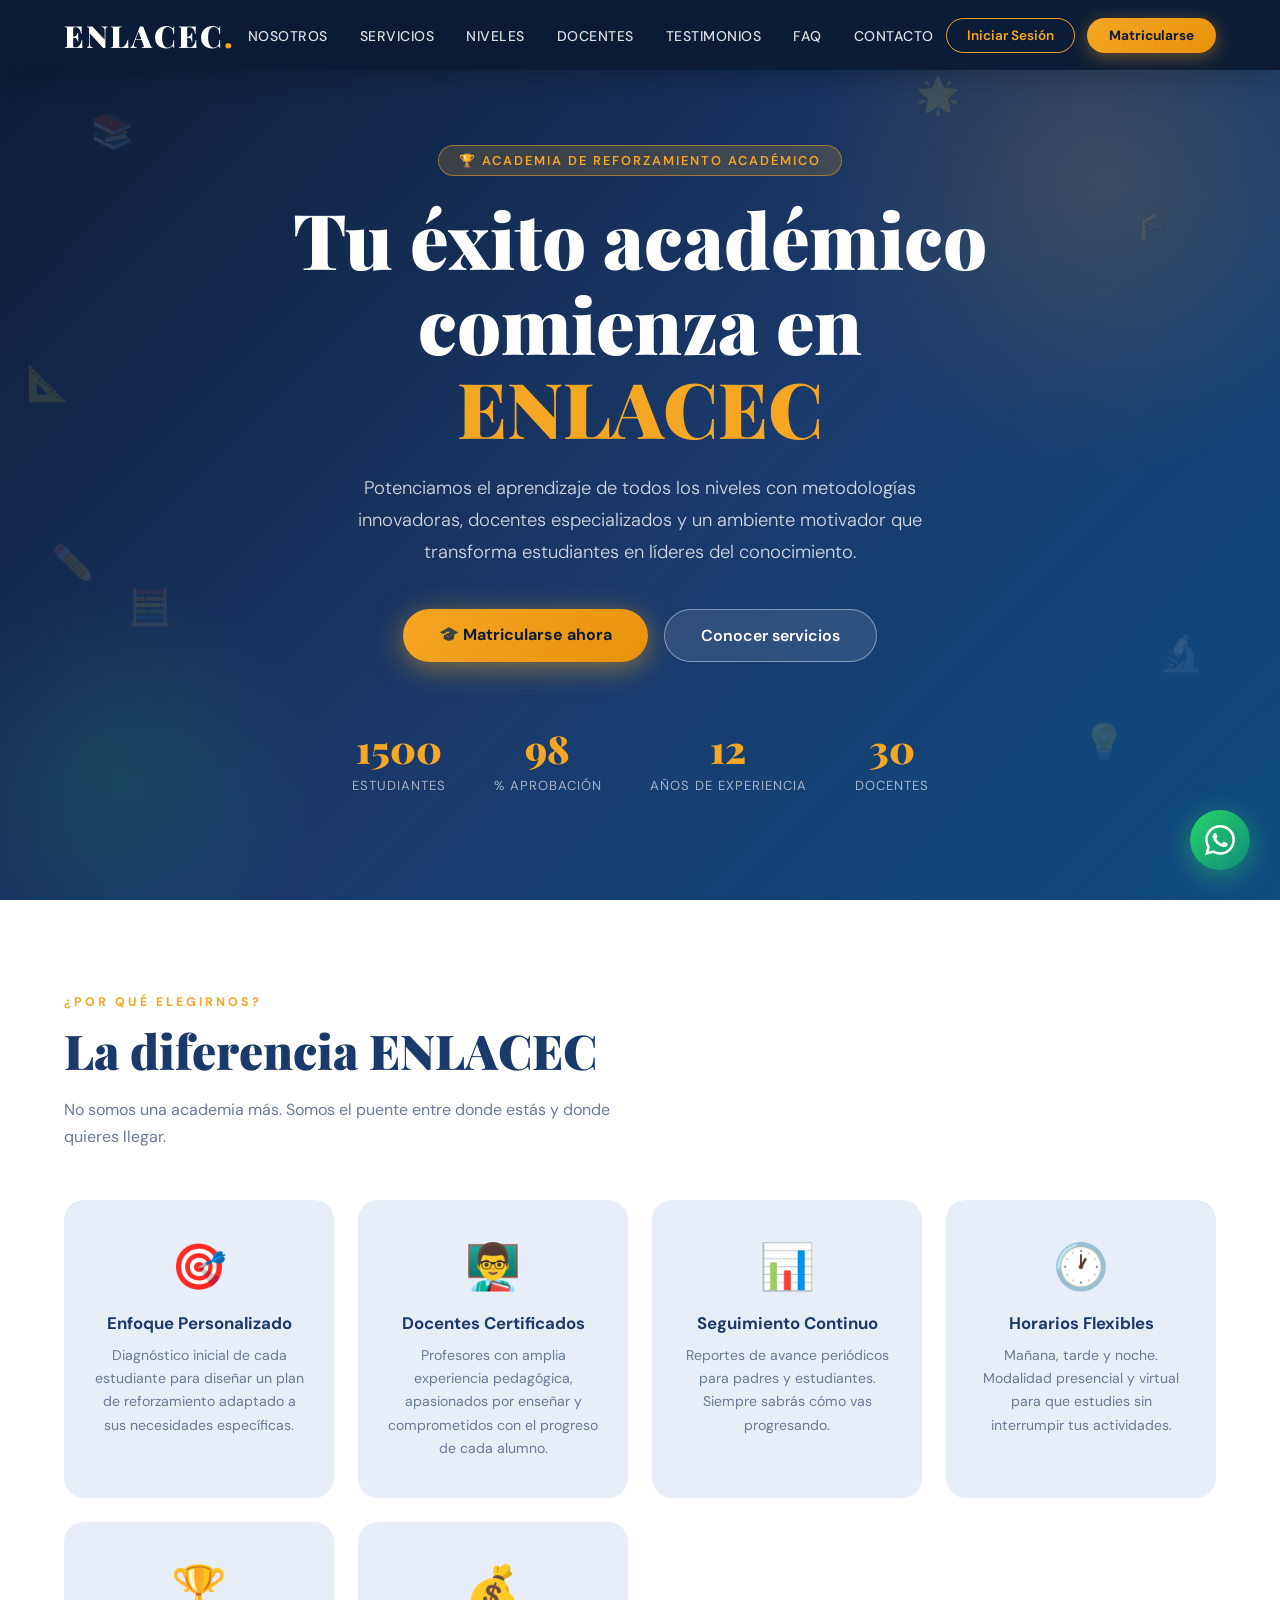
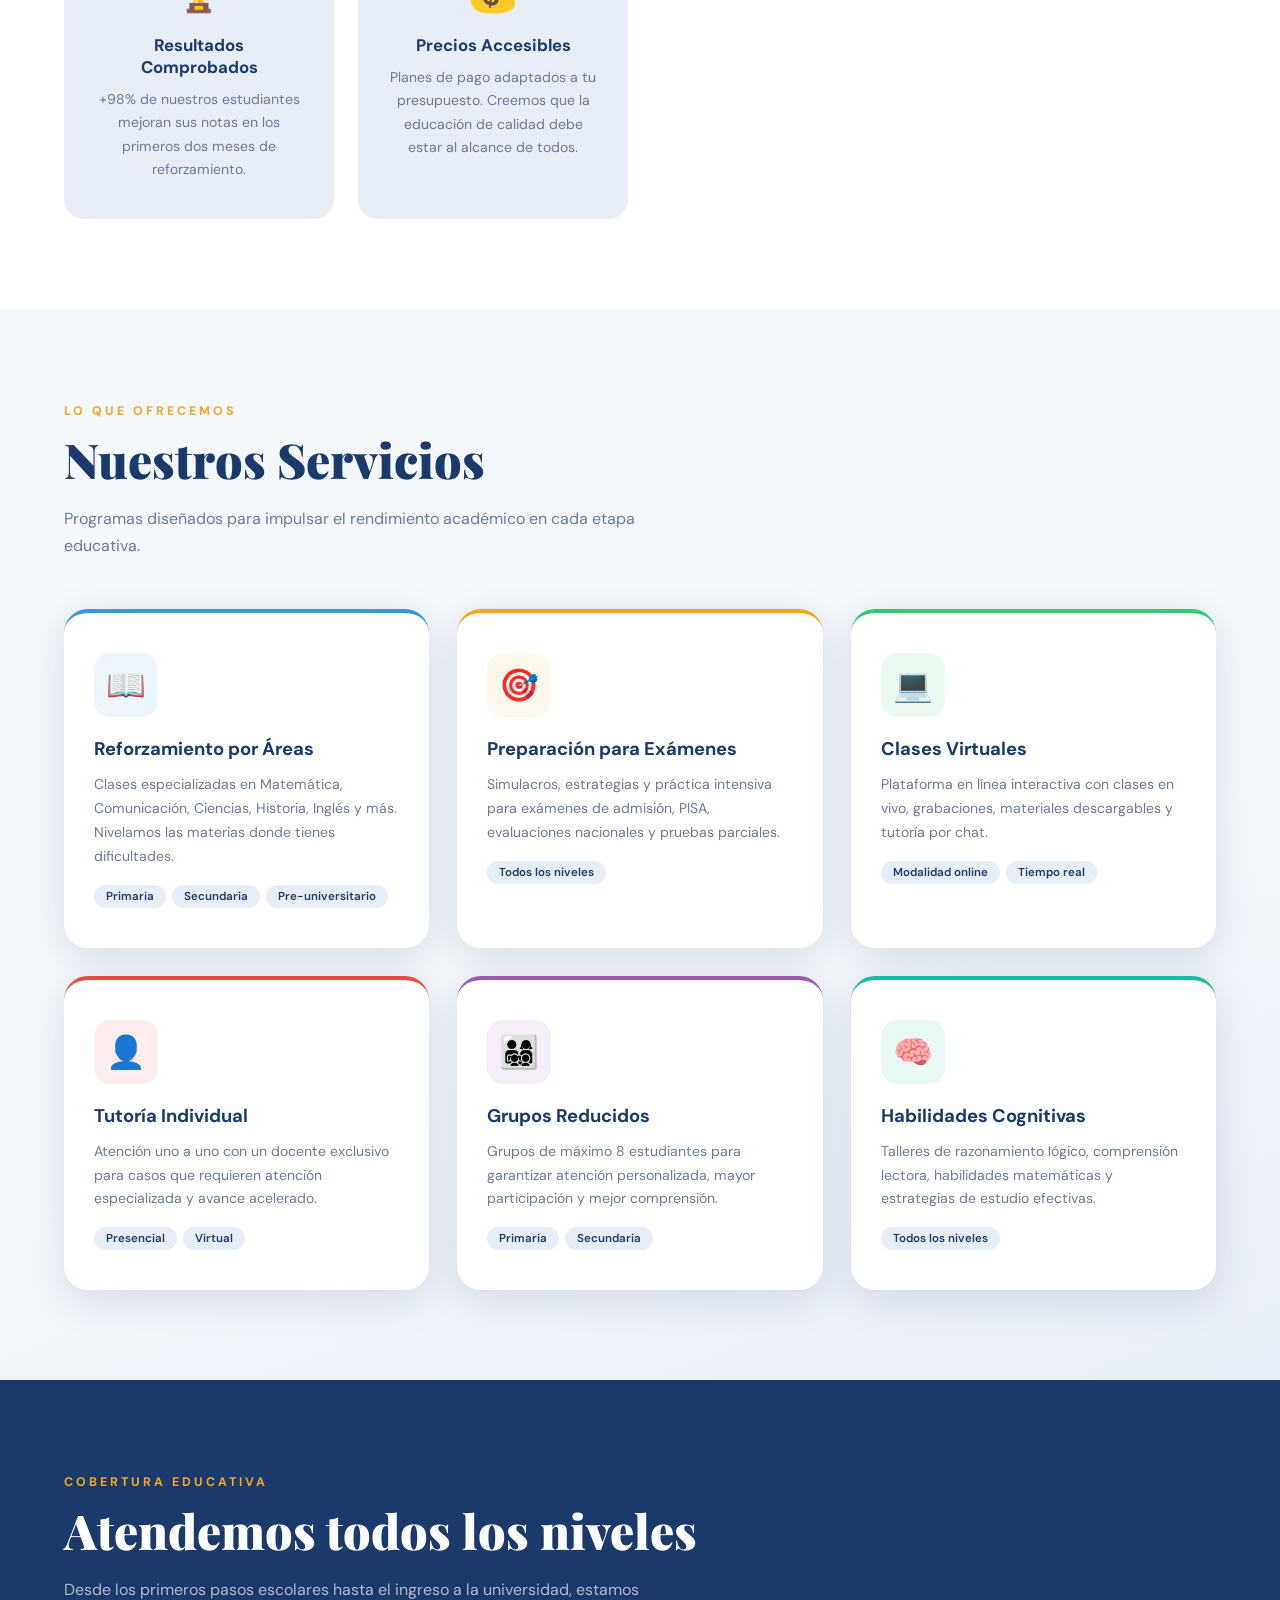
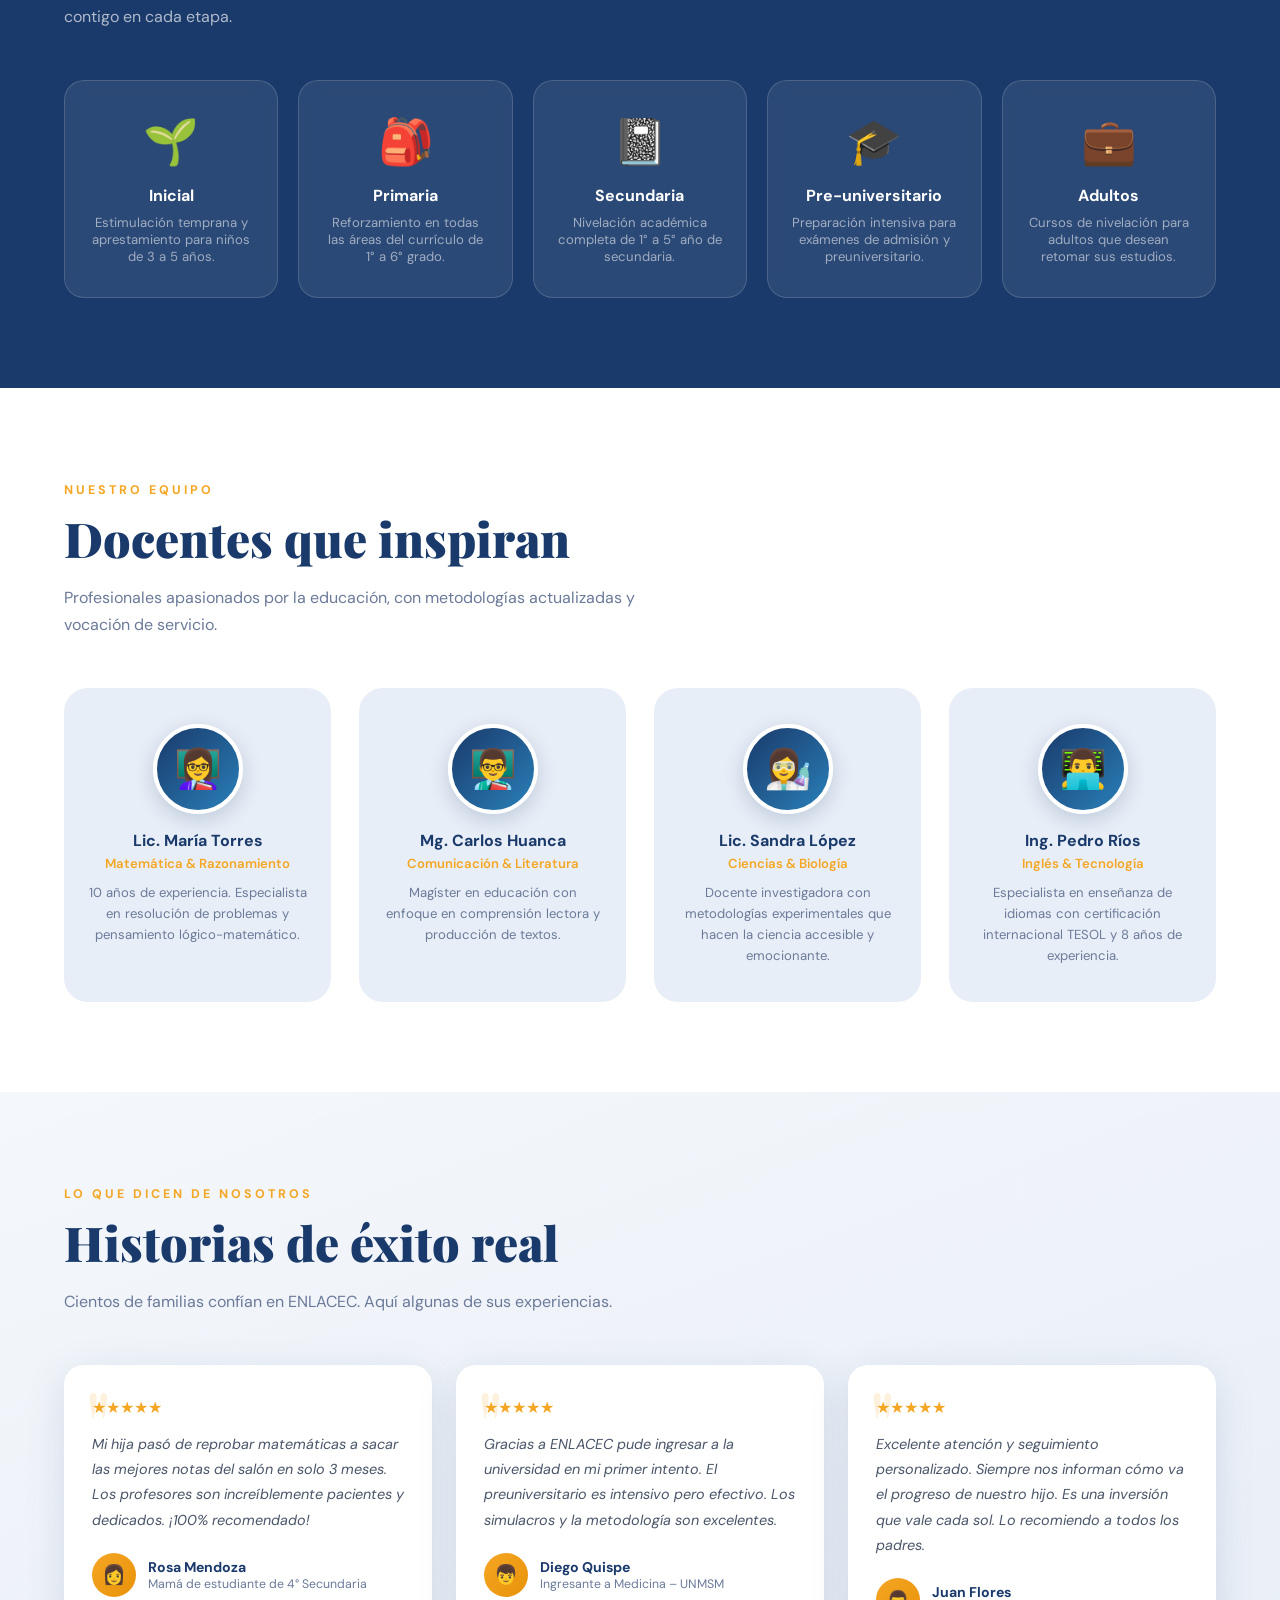
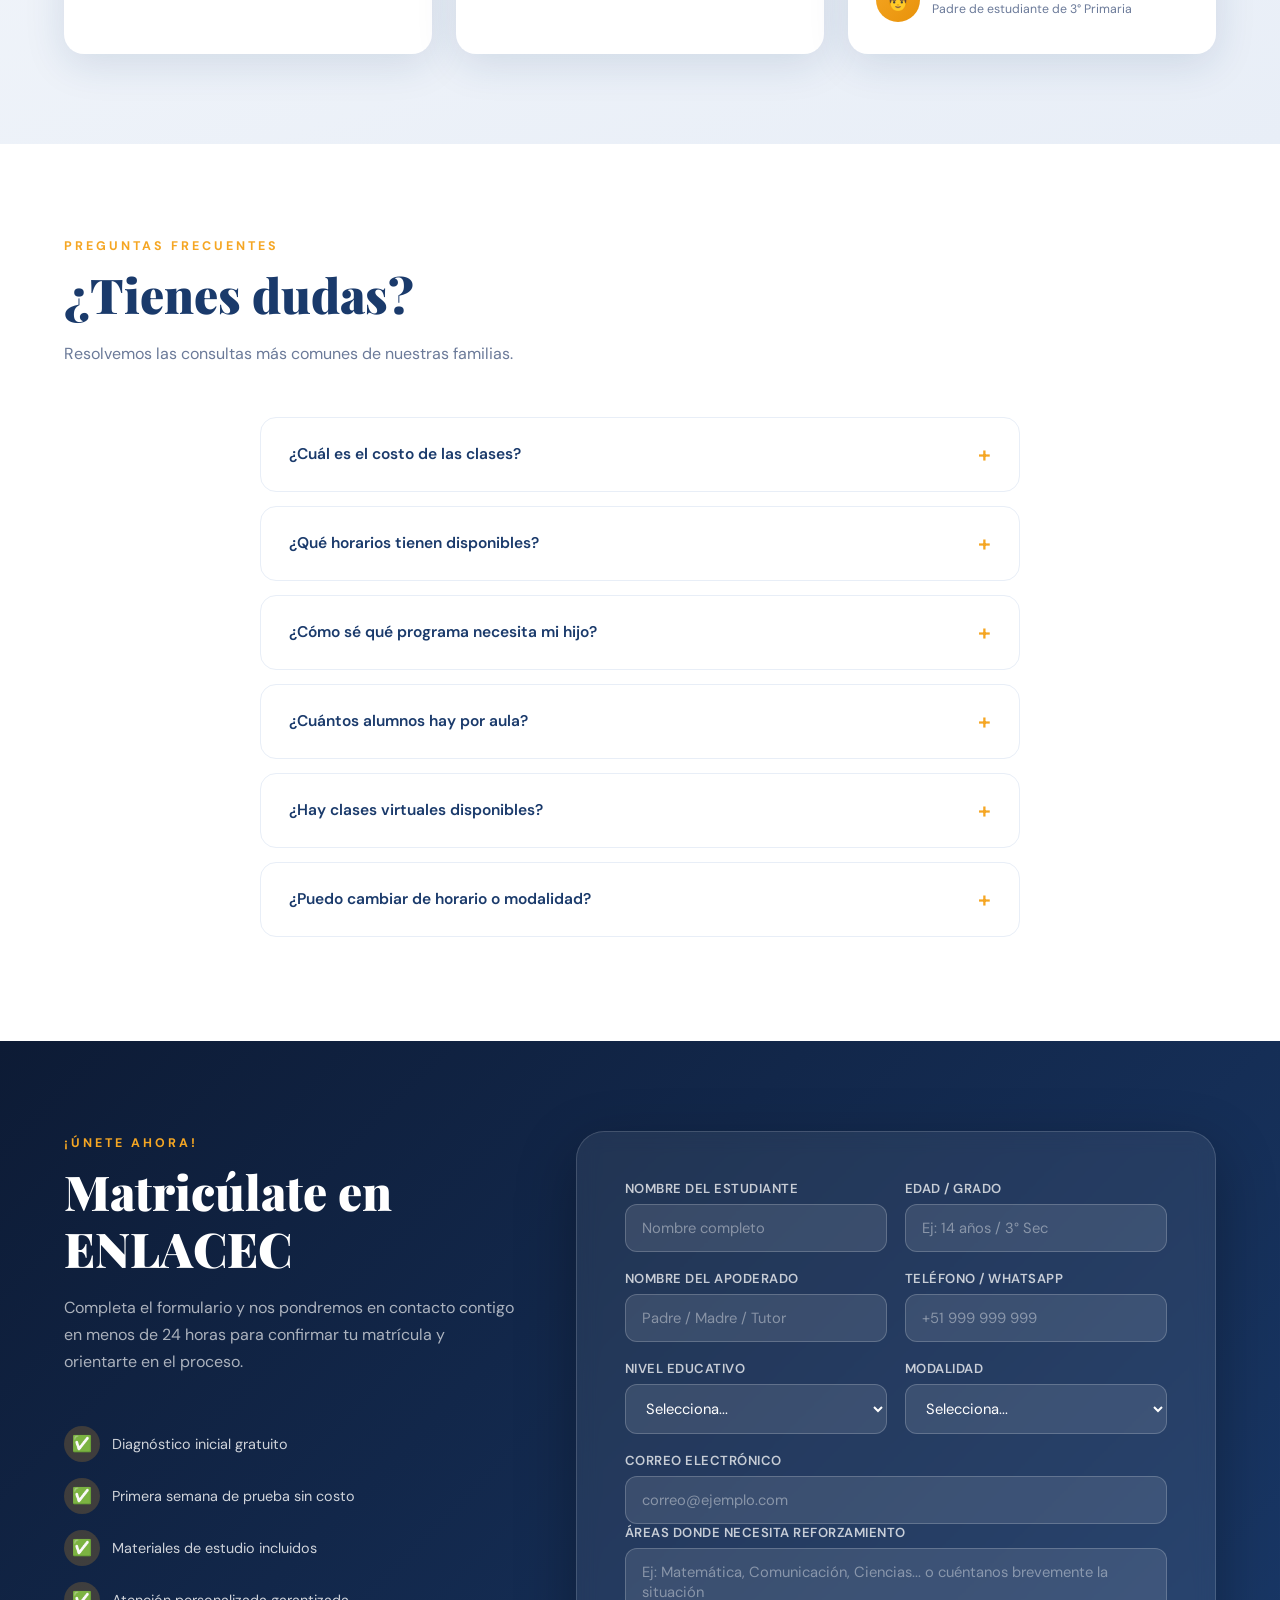
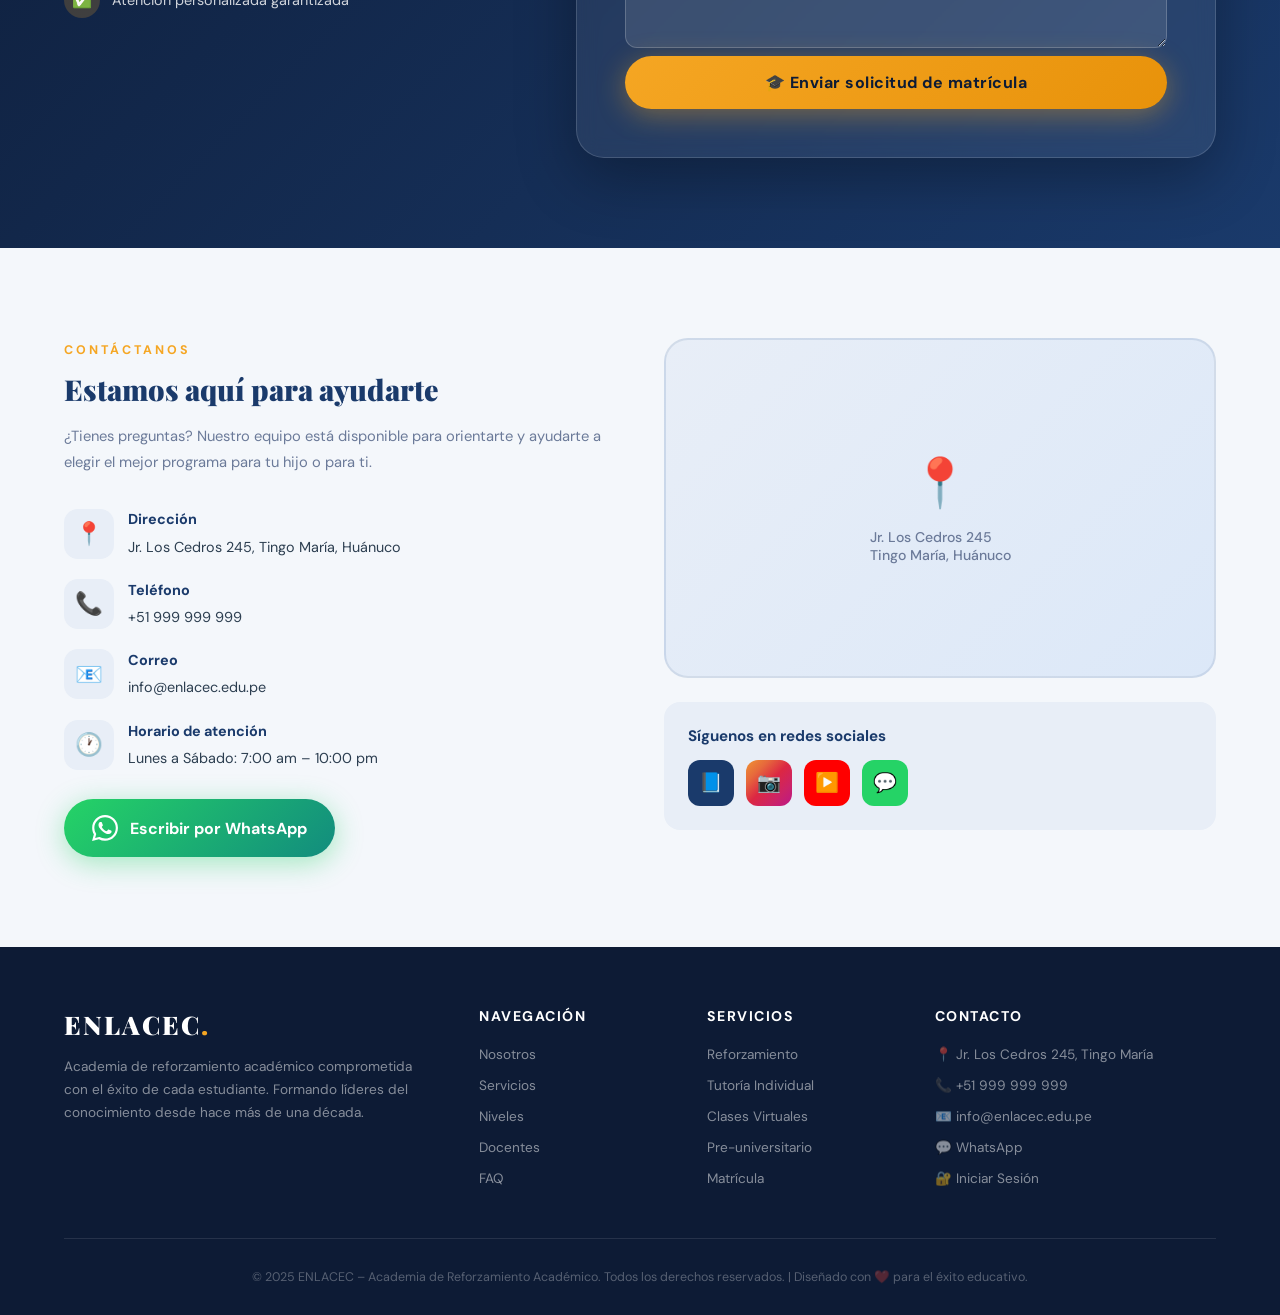
==== index.html @ fefb43fc "Update print statement from 'Hello' to 'Goodbye'" ====
<!DOCTYPE html>
<html lang="es">
<head>
<meta charset="UTF-8">
<meta name="viewport" content="width=device-width, initial-scale=1.0">
<title>ENLACEC – Academia de Reforzamiento Académico</title>
<link href="https://fonts.googleapis.com/css2?family=Playfair+Display:wght@700;900&family=DM+Sans:wght@300;400;500;600&display=swap" rel="stylesheet">
<style>
  :root {
    --primary: #1a3a6b;
    --accent: #f5a623;
    --accent2: #2ecc71;
    --bg: #f4f7fb;
    --white: #ffffff;
    --dark: #0d1b35;
    --text: #2c3e50;
    --light: #e8eef7;
    --card-shadow: 0 10px 40px rgba(26,58,107,0.13);
  }

  * { margin:0; padding:0; box-sizing:border-box; }

  html { scroll-behavior: smooth; }

  body {
    font-family: 'DM Sans', sans-serif;
    background: var(--bg);
    color: var(--text);
    overflow-x: hidden;
  }

  /* ── FLOATING PARTICLES ── */
  .particles { position:fixed; top:0; left:0; width:100%; height:100%; pointer-events:none; z-index:0; overflow:hidden; }
  .particle {
    position:absolute; border-radius:50%;
    animation: float-p linear infinite;
    opacity:0.07;
  }
  @keyframes float-p {
    0% { transform: translateY(110vh) rotate(0deg); opacity:0; }
    10% { opacity:0.07; }
    90% { opacity:0.07; }
    100% { transform: translateY(-10vh) rotate(720deg); opacity:0; }
  }

  /* ── NAVBAR ── */
  nav {
    position: fixed; top:0; left:0; width:100%; z-index:1000;
    background: rgba(13,27,53,0.97);
    backdrop-filter: blur(16px);
    display: flex; align-items:center; justify-content:space-between;
    padding: 0 5%;
    height: 70px;
    box-shadow: 0 2px 30px rgba(0,0,0,0.3);
    animation: slideDown 0.7s ease;
  }
  @keyframes slideDown { from { transform:translateY(-100%); } to { transform:translateY(0); } }

  .logo {
    font-family: 'Playfair Display', serif;
    font-size: 1.9rem;
    font-weight:900;
    color: var(--white);
    letter-spacing: 2px;
    text-decoration:none;
  }
  .logo span { color: var(--accent); }

  nav ul { list-style:none; display:flex; gap:32px; }
  nav ul li a {
    color: rgba(255,255,255,0.85);
    text-decoration:none;
    font-size:0.88rem;
    font-weight:500;
    letter-spacing:0.5px;
    transition: color 0.2s;
    text-transform: uppercase;
  }
  nav ul li a:hover { color: var(--accent); }

  .nav-btns { display:flex; gap:12px; align-items:center; }
  .btn-login {
    background: transparent;
    border: 1.5px solid var(--accent);
    color: var(--accent);
    padding: 8px 20px;
    border-radius: 30px;
    font-size: 0.85rem;
    font-weight:600;
    cursor:pointer;
    text-decoration:none;
    transition: all 0.3s;
  }
  .btn-login:hover { background: var(--accent); color: var(--dark); }

  .btn-matricula {
    background: linear-gradient(135deg, var(--accent), #e8920a);
    color: var(--dark);
    padding: 9px 22px;
    border-radius: 30px;
    font-size: 0.85rem;
    font-weight:700;
    cursor:pointer;
    text-decoration:none;
    border:none;
    transition: transform 0.2s, box-shadow 0.2s;
    box-shadow: 0 4px 18px rgba(245,166,35,0.4);
  }
  .btn-matricula:hover { transform:translateY(-2px); box-shadow:0 8px 28px rgba(245,166,35,0.5); }

  /* ── HERO ── */
  .hero {
    min-height: 100vh;
    background: linear-gradient(135deg, #0d1b35 0%, #1a3a6b 55%, #0f4c81 100%);
    display: flex; align-items:center; justify-content:center;
    text-align:center;
    position:relative;
    overflow:hidden;
    padding: 100px 5% 60px;
  }

  /* geometric decorations */
  .hero::before {
    content:'';
    position:absolute; top:-120px; right:-120px;
    width:600px; height:600px;
    border-radius:50%;
    background: radial-gradient(circle, rgba(245,166,35,0.15) 0%, transparent 70%);
    animation: pulse-glow 4s ease-in-out infinite;
  }
  .hero::after {
    content:'';
    position:absolute; bottom:-80px; left:-80px;
    width:400px; height:400px;
    border-radius:50%;
    background: radial-gradient(circle, rgba(46,204,113,0.12) 0%, transparent 70%);
    animation: pulse-glow 5s ease-in-out infinite reverse;
  }
  @keyframes pulse-glow {
    0%,100% { transform: scale(1); opacity:0.7; }
    50% { transform: scale(1.15); opacity:1; }
  }

  /* floating icons */
  .hero-icons { position:absolute; top:0; left:0; width:100%; height:100%; pointer-events:none; }
  .hero-icon {
    position:absolute; font-size:2.2rem; opacity:0.12;
    animation: float-icon 8s ease-in-out infinite;
  }
  @keyframes float-icon {
    0%,100% { transform: translateY(0) rotate(-5deg); }
    50% { transform: translateY(-22px) rotate(5deg); }
  }

  .hero-content { position:relative; z-index:2; max-width:820px; }

  .hero-badge {
    display:inline-block;
    background: rgba(245,166,35,0.18);
    border: 1px solid rgba(245,166,35,0.5);
    color: var(--accent);
    padding: 6px 20px;
    border-radius:30px;
    font-size:0.8rem;
    font-weight:600;
    letter-spacing:2px;
    text-transform:uppercase;
    margin-bottom:20px;
    animation: fadeUp 0.8s ease 0.2s both;
  }

  .hero h1 {
    font-family:'Playfair Display', serif;
    font-size: clamp(2.5rem, 6vw, 5rem);
    font-weight:900;
    color: var(--white);
    line-height:1.1;
    margin-bottom:22px;
    animation: fadeUp 0.8s ease 0.4s both;
  }
  .hero h1 span { color: var(--accent); }

  .hero p {
    font-size:1.15rem;
    color:rgba(255,255,255,0.8);
    max-width:620px;
    margin:0 auto 40px;
    line-height:1.75;
    font-weight:300;
    animation: fadeUp 0.8s ease 0.6s both;
  }

  .hero-ctas {
    display:flex; gap:16px; justify-content:center; flex-wrap:wrap;
    animation: fadeUp 0.8s ease 0.8s both;
  }
  .hero-ctas .btn-primary {
    background: linear-gradient(135deg, var(--accent), #e8920a);
    color: var(--dark);
    padding: 15px 36px;
    border-radius:50px;
    font-size:1rem;
    font-weight:700;
    text-decoration:none;
    box-shadow: 0 6px 28px rgba(245,166,35,0.5);
    transition: all 0.3s;
  }
  .hero-ctas .btn-primary:hover { transform:translateY(-3px); box-shadow:0 12px 36px rgba(245,166,35,0.6); }
  .hero-ctas .btn-secondary {
    background: rgba(255,255,255,0.1);
    border: 1.5px solid rgba(255,255,255,0.4);
    color: var(--white);
    padding: 15px 36px;
    border-radius:50px;
    font-size:1rem;
    font-weight:600;
    text-decoration:none;
    transition: all 0.3s;
    backdrop-filter:blur(8px);
  }
  .hero-ctas .btn-secondary:hover { background: rgba(255,255,255,0.2); }

  .hero-stats {
    display:flex; gap:48px; justify-content:center; margin-top:60px; flex-wrap:wrap;
    animation: fadeUp 0.8s ease 1s both;
  }
  .stat { text-align:center; }
  .stat .num {
    font-family:'Playfair Display',serif;
    font-size:2.4rem; font-weight:900; color:var(--accent);
    display:block;
  }
  .stat .lbl { color:rgba(255,255,255,0.6); font-size:0.82rem; text-transform:uppercase; letter-spacing:1px; }

  @keyframes fadeUp {
    from { opacity:0; transform:translateY(30px); }
    to { opacity:1; transform:translateY(0); }
  }

  /* ── SCROLL REVEAL ── */
  .reveal { opacity:0; transform:translateY(40px); transition: opacity 0.7s ease, transform 0.7s ease; }
  .reveal.visible { opacity:1; transform:none; }

  /* ── SECTIONS ── */
  section { padding: 90px 5%; position:relative; z-index:1; }

  .section-tag {
    display:inline-block;
    color: var(--accent);
    font-size:0.78rem;
    font-weight:700;
    text-transform:uppercase;
    letter-spacing:3px;
    margin-bottom:12px;
  }
  .section-title {
    font-family:'Playfair Display',serif;
    font-size: clamp(1.8rem, 4vw, 3rem);
    font-weight:900;
    color: var(--primary);
    line-height:1.2;
    margin-bottom:16px;
  }
  .section-sub {
    color:#6b7a99;
    font-size:1rem;
    max-width:580px;
    line-height:1.7;
    margin-bottom:50px;
  }

  /* ── WHY US ── */
  #por-que { background: var(--white); }
  .why-grid {
    display:grid;
    grid-template-columns: repeat(auto-fit, minmax(240px, 1fr));
    gap:24px; margin-top:10px;
  }
  .why-card {
    background: var(--light);
    border-radius:20px;
    padding:36px 28px;
    text-align:center;
    transition: all 0.35s;
    border: 2px solid transparent;
    position:relative; overflow:hidden;
  }
  .why-card::after {
    content:''; position:absolute; bottom:0; left:0; right:0; height:4px;
    background: linear-gradient(90deg, var(--accent), var(--accent2));
    transform:scaleX(0); transition:transform 0.35s;
  }
  .why-card:hover { transform:translateY(-8px); box-shadow:var(--card-shadow); border-color:var(--accent); }
  .why-card:hover::after { transform:scaleX(1); }
  .why-icon { font-size:2.8rem; margin-bottom:16px; display:block; }
  .why-card h3 { font-size:1.05rem; font-weight:700; color:var(--primary); margin-bottom:10px; }
  .why-card p { font-size:0.88rem; color:#6b7a99; line-height:1.65; }

  /* ── SERVICIOS ── */
  #servicios { background: linear-gradient(160deg, #f4f7fb 60%, #e8eef7 100%); }
  .services-grid {
    display:grid;
    grid-template-columns: repeat(auto-fit, minmax(280px, 1fr));
    gap:28px;
  }
  .service-card {
    background: var(--white);
    border-radius:24px;
    padding:40px 30px;
    box-shadow: var(--card-shadow);
    transition: all 0.35s;
    position:relative; overflow:hidden;
    border-top: 4px solid transparent;
  }
  .service-card:hover { transform:translateY(-10px); box-shadow:0 20px 60px rgba(26,58,107,0.2); }
  .s1 { border-top-color: #3498db; }
  .s2 { border-top-color: var(--accent); }
  .s3 { border-top-color: var(--accent2); }
  .s4 { border-top-color: #e74c3c; }
  .s5 { border-top-color: #9b59b6; }
  .s6 { border-top-color: #1abc9c; }

  .service-icon-wrap {
    width:64px; height:64px; border-radius:16px;
    display:flex; align-items:center; justify-content:center;
    font-size:2rem; margin-bottom:20px;
  }
  .s1 .service-icon-wrap { background:#ebf5fb; }
  .s2 .service-icon-wrap { background:#fef9ec; }
  .s3 .service-icon-wrap { background:#eafaf1; }
  .s4 .service-icon-wrap { background:#fdedec; }
  .s5 .service-icon-wrap { background:#f5eef8; }
  .s6 .service-icon-wrap { background:#e8f8f5; }

  .service-card h3 { font-size:1.15rem; font-weight:700; color:var(--primary); margin-bottom:12px; }
  .service-card p { font-size:0.88rem; color:#6b7a99; line-height:1.7; }
  .service-levels {
    display:flex; flex-wrap:wrap; gap:6px; margin-top:16px;
  }
  .level-tag {
    background:var(--light); color:var(--primary);
    font-size:0.72rem; font-weight:600;
    padding:4px 12px; border-radius:20px;
  }

  /* ── NIVELES ── */
  #niveles { background: var(--primary); }
  #niveles .section-title { color:var(--white); }
  #niveles .section-sub { color:rgba(255,255,255,0.65); }
  .levels-grid {
    display:grid;
    grid-template-columns: repeat(auto-fit, minmax(200px, 1fr));
    gap:20px;
  }
  .level-card {
    background: rgba(255,255,255,0.08);
    border: 1px solid rgba(255,255,255,0.15);
    border-radius:20px; padding:32px 24px; text-align:center;
    backdrop-filter:blur(10px);
    transition: all 0.35s;
    cursor:default;
  }
  .level-card:hover { background:rgba(245,166,35,0.15); border-color:var(--accent); transform:scale(1.04); }
  .level-emoji { font-size:2.8rem; margin-bottom:14px; display:block; }
  .level-card h3 { color:var(--white); font-size:1rem; font-weight:700; margin-bottom:8px; }
  .level-card p { color:rgba(255,255,255,0.55); font-size:0.82rem; }

  /* ── PROFESORES ── */
  #profesores { background: var(--white); }
  .teachers-grid {
    display:grid;
    grid-template-columns: repeat(auto-fit, minmax(220px, 1fr));
    gap:28px;
  }
  .teacher-card {
    text-align:center; padding:36px 24px;
    background:var(--light); border-radius:24px;
    transition: all 0.35s;
  }
  .teacher-card:hover { transform:translateY(-8px); box-shadow:var(--card-shadow); }
  .teacher-avatar {
    width:90px; height:90px; border-radius:50%;
    background: linear-gradient(135deg, var(--primary), #2980b9);
    margin:0 auto 16px;
    display:flex; align-items:center; justify-content:center;
    font-size:2.4rem;
    border: 4px solid var(--white);
    box-shadow:0 6px 20px rgba(26,58,107,0.2);
  }
  .teacher-card h3 { font-size:1rem; font-weight:700; color:var(--primary); margin-bottom:4px; }
  .teacher-card .specialty { color:var(--accent); font-size:0.82rem; font-weight:600; margin-bottom:10px; }
  .teacher-card p { color:#6b7a99; font-size:0.82rem; line-height:1.6; }

  /* ── TESTIMONIOS ── */
  #testimonios { background: linear-gradient(160deg, #f4f7fb 0%, #e8eef7 100%); }
  .testimonials-grid {
    display:grid;
    grid-template-columns: repeat(auto-fit, minmax(280px, 1fr));
    gap:24px;
  }
  .testimonial-card {
    background:var(--white);
    border-radius:20px; padding:32px 28px;
    box-shadow:var(--card-shadow);
    position:relative;
    transition: transform 0.3s;
  }
  .testimonial-card:hover { transform:translateY(-6px); }
  .testimonial-card::before {
    content:'"'; font-family:'Playfair Display',serif;
    font-size:6rem; line-height:1;
    color:var(--accent); opacity:0.15;
    position:absolute; top:10px; left:20px;
  }
  .stars { color:var(--accent); font-size:1rem; margin-bottom:14px; }
  .testimonial-card p { font-size:0.9rem; color:#4a5568; line-height:1.75; font-style:italic; margin-bottom:20px; }
  .reviewer { display:flex; align-items:center; gap:12px; }
  .reviewer-av {
    width:44px; height:44px; border-radius:50%;
    background:linear-gradient(135deg, var(--accent), #e8920a);
    display:flex; align-items:center; justify-content:center;
    font-size:1.2rem;
  }
  .reviewer-name { font-weight:700; font-size:0.88rem; color:var(--primary); }
  .reviewer-role { font-size:0.77rem; color:#6b7a99; }

  /* ── FAQ ── */
  #faq { background: var(--white); }
  .faq-list { max-width:760px; margin:0 auto; }
  .faq-item {
    border: 1.5px solid var(--light);
    border-radius:16px; margin-bottom:14px;
    overflow:hidden; transition: border-color 0.3s;
  }
  .faq-item.open { border-color:var(--accent); }
  .faq-question {
    width:100%; background:none; border:none; cursor:pointer;
    padding:22px 28px; text-align:left;
    display:flex; justify-content:space-between; align-items:center;
    font-family:'DM Sans',sans-serif;
    font-size:0.97rem; font-weight:600; color:var(--primary);
  }
  .faq-question span { font-size:1.4rem; color:var(--accent); transition:transform 0.3s; }
  .faq-item.open .faq-question span { transform:rotate(45deg); }
  .faq-answer {
    max-height:0; overflow:hidden;
    transition: max-height 0.4s ease, padding 0.3s;
    padding:0 28px;
    font-size:0.88rem; color:#6b7a99; line-height:1.75;
  }
  .faq-item.open .faq-answer { max-height:300px; padding:0 28px 22px; }

  /* ── MATRICULA ── */
  #matricula { background: linear-gradient(135deg, #0d1b35, #1a3a6b); }
  #matricula .section-title { color:var(--white); }
  #matricula .section-sub { color:rgba(255,255,255,0.65); }

  .matricula-form {
    background:rgba(255,255,255,0.07);
    border:1px solid rgba(255,255,255,0.15);
    border-radius:28px; padding:48px;
    max-width:700px;
    backdrop-filter:blur(10px);
    box-shadow:0 20px 60px rgba(0,0,0,0.3);
  }
  .form-row { display:grid; grid-template-columns:1fr 1fr; gap:18px; margin-bottom:18px; }
  .form-group { display:flex; flex-direction:column; gap:7px; }
  .form-group.full { grid-column:1/-1; }
  label { font-size:0.82rem; font-weight:600; color:rgba(255,255,255,0.75); text-transform:uppercase; letter-spacing:0.5px; }
  input, select, textarea {
    background:rgba(255,255,255,0.1);
    border:1.5px solid rgba(255,255,255,0.2);
    border-radius:12px; padding:13px 16px;
    color:var(--white); font-family:'DM Sans',sans-serif; font-size:0.92rem;
    outline:none; transition:border-color 0.3s, background 0.3s;
  }
  input::placeholder, textarea::placeholder { color:rgba(255,255,255,0.4); }
  input:focus, select:focus, textarea:focus { border-color:var(--accent); background:rgba(255,255,255,0.15); }
  select option { background:#1a3a6b; color:var(--white); }
  textarea { resize:vertical; min-height:100px; }
  .form-submit {
    width:100%; background:linear-gradient(135deg, var(--accent), #e8920a);
    color:var(--dark); border:none; border-radius:50px;
    padding:16px; font-size:1rem; font-weight:700;
    cursor:pointer; transition:all 0.3s; margin-top:8px;
    font-family:'DM Sans',sans-serif;
    box-shadow:0 6px 28px rgba(245,166,35,0.4);
    letter-spacing:0.5px;
  }
  .form-submit:hover { transform:translateY(-3px); box-shadow:0 12px 36px rgba(245,166,35,0.6); }
  .success-msg {
    display:none; text-align:center; padding:20px;
    color:var(--accent2); font-weight:600; font-size:1.05rem;
  }

  /* ── CONTACTO ── */
  #contacto { background:var(--bg); }
  .contact-grid {
    display:grid; grid-template-columns:1fr 1fr; gap:48px; align-items:start;
  }
  .contact-info h3 { font-family:'Playfair Display',serif; font-size:1.8rem; font-weight:900; color:var(--primary); margin-bottom:16px; }
  .contact-info p { color:#6b7a99; font-size:0.92rem; line-height:1.75; margin-bottom:32px; }
  .contact-item {
    display:flex; align-items:center; gap:14px; margin-bottom:18px;
  }
  .contact-icon {
    width:50px; height:50px; border-radius:14px;
    background:var(--light); display:flex; align-items:center; justify-content:center;
    font-size:1.4rem; flex-shrink:0;
  }
  .contact-item p { margin:0; color:var(--text); font-size:0.9rem; }
  .contact-item strong { display:block; color:var(--primary); margin-bottom:2px; }

  .whatsapp-btn {
    display:flex; align-items:center; gap:12px;
    background:linear-gradient(135deg, #25d366, #128c7e);
    color:var(--white); text-decoration:none;
    padding:16px 28px; border-radius:50px;
    font-weight:700; font-size:1rem;
    margin-top:28px; width:fit-content;
    box-shadow:0 6px 28px rgba(37,211,102,0.4);
    transition:all 0.3s;
  }
  .whatsapp-btn:hover { transform:translateY(-3px); box-shadow:0 12px 36px rgba(37,211,102,0.55); }
  .whatsapp-btn svg { width:26px; height:26px; fill:white; }

  .map-placeholder {
    background:linear-gradient(135deg, var(--light), #dce8f8);
    border-radius:24px; height:340px;
    display:flex; flex-direction:column; align-items:center; justify-content:center;
    font-size:3rem; border:2px solid rgba(26,58,107,0.1);
    gap:14px;
  }
  .map-placeholder p { font-size:0.88rem; color:#6b7a99; font-weight:500; }

  /* ── FOOTER ── */
  footer {
    background:var(--dark);
    padding:60px 5% 30px;
    color:rgba(255,255,255,0.6);
  }
  .footer-grid {
    display:grid; grid-template-columns: 2fr 1fr 1fr 1.5fr; gap:40px;
    padding-bottom:40px; border-bottom:1px solid rgba(255,255,255,0.1);
    margin-bottom:30px;
  }
  .footer-brand .logo { font-size:1.6rem; }
  .footer-brand p { font-size:0.85rem; line-height:1.7; margin-top:14px; color:rgba(255,255,255,0.5); }
  .footer-col h4 { color:var(--white); font-size:0.88rem; font-weight:700; text-transform:uppercase; letter-spacing:1.5px; margin-bottom:18px; }
  .footer-col ul { list-style:none; }
  .footer-col ul li { margin-bottom:10px; }
  .footer-col ul li a { color:rgba(255,255,255,0.5); text-decoration:none; font-size:0.85rem; transition:color 0.2s; }
  .footer-col ul li a:hover { color:var(--accent); }
  .footer-bottom { text-align:center; font-size:0.78rem; color:rgba(255,255,255,0.3); }

  /* ── WHATSAPP FLOATING ── */
  .wa-float {
    position:fixed; bottom:30px; right:30px;
    width:60px; height:60px; border-radius:50%;
    background:linear-gradient(135deg, #25d366, #128c7e);
    display:flex; align-items:center; justify-content:center;
    text-decoration:none; z-index:999;
    box-shadow:0 6px 28px rgba(37,211,102,0.5);
    animation: wa-pulse 2.5s ease-in-out infinite;
    transition: transform 0.2s;
  }
  .wa-float:hover { transform:scale(1.12); animation:none; }
  @keyframes wa-pulse {
    0%,100% { box-shadow:0 6px 28px rgba(37,211,102,0.5); }
    50% { box-shadow:0 6px 48px rgba(37,211,102,0.8), 0 0 0 12px rgba(37,211,102,0.1); }
  }
  .wa-float svg { width:30px; height:30px; fill:white; }
  .wa-tooltip {
    position:absolute; right:70px; background:var(--dark); color:white;
    font-size:0.78rem; font-weight:600; padding:6px 14px; border-radius:8px;
    white-space:nowrap; opacity:0; pointer-events:none; transition:opacity 0.3s;
  }
  .wa-float:hover .wa-tooltip { opacity:1; }

  /* ── BACK TO TOP ── */
  .back-top {
    position:fixed; bottom:100px; right:30px;
    width:46px; height:46px; border-radius:50%;
    background:var(--primary); color:var(--white);
    border:none; cursor:pointer; font-size:1.2rem;
    display:none; align-items:center; justify-content:center;
    z-index:998; box-shadow:0 4px 18px rgba(26,58,107,0.4);
    transition:all 0.3s;
  }
  .back-top.show { display:flex; }
  .back-top:hover { background:var(--accent); color:var(--dark); transform:translateY(-3px); }

  /* ── RESPONSIVE ── */
  @media (max-width:900px) {
    nav ul { display:none; }
    .contact-grid { grid-template-columns:1fr; }
    .footer-grid { grid-template-columns:1fr 1fr; }
    .form-row { grid-template-columns:1fr; }
  }
  @media (max-width:600px) {
    .footer-grid { grid-template-columns:1fr; }
    .hero-stats { gap:28px; }
    .matricula-form { padding:28px 20px; }
  }
</style>
</head>
<body>

<!-- PARTICLES -->
<div class="particles" id="particles"></div>

<!-- WHATSAPP FLOAT -->
<a href="https://wa.me/51999999999?text=Hola%2C%20quiero%20info%20sobre%20ENLACEC" class="wa-float" target="_blank" aria-label="WhatsApp">
  <span class="wa-tooltip">¡Escríbenos!</span>
  <svg viewBox="0 0 24 24"><path d="M17.472 14.382c-.297-.149-1.758-.867-2.03-.967-.273-.099-.471-.148-.67.15-.197.297-.767.966-.94 1.164-.173.199-.347.223-.644.075-.297-.15-1.255-.463-2.39-1.475-.883-.788-1.48-1.761-1.653-2.059-.173-.297-.018-.458.13-.606.134-.133.298-.347.446-.52.149-.174.198-.298.298-.497.099-.198.05-.371-.025-.52-.075-.149-.669-1.612-.916-2.207-.242-.579-.487-.5-.669-.51-.173-.008-.371-.01-.57-.01-.198 0-.52.074-.792.372-.272.297-1.04 1.016-1.04 2.479 0 1.462 1.065 2.875 1.213 3.074.149.198 2.096 3.2 5.077 4.487.709.306 1.262.489 1.694.625.712.227 1.36.195 1.871.118.571-.085 1.758-.719 2.006-1.413.248-.694.248-1.289.173-1.413-.074-.124-.272-.198-.57-.347m-5.421 7.403h-.004a9.87 9.87 0 01-5.031-1.378l-.361-.214-3.741.982.998-3.648-.235-.374a9.86 9.86 0 01-1.51-5.26c.001-5.45 4.436-9.884 9.888-9.884 2.64 0 5.122 1.03 6.988 2.898a9.825 9.825 0 012.893 6.994c-.003 5.45-4.437 9.884-9.885 9.884m8.413-18.297A11.815 11.815 0 0012.05 0C5.495 0 .16 5.335.157 11.892c0 2.096.547 4.142 1.588 5.945L.057 24l6.305-1.654a11.882 11.882 0 005.683 1.448h.005c6.554 0 11.89-5.335 11.893-11.893a11.821 11.821 0 00-3.48-8.413z"/></svg>
</a>

<button class="back-top" id="backTop" onclick="window.scrollTo({top:0,behavior:'smooth'})">↑</button>

<!-- NAVBAR -->
<nav>
  <a href="#" class="logo">ENLACEC<span>.</span></a>
  <ul>
    <li><a href="#por-que">Nosotros</a></li>
    <li><a href="#servicios">Servicios</a></li>
    <li><a href="#niveles">Niveles</a></li>
    <li><a href="#profesores">Docentes</a></li>
    <li><a href="#testimonios">Testimonios</a></li>
    <li><a href="#faq">FAQ</a></li>
    <li><a href="#contacto">Contacto</a></li>
  </ul>
  <div class="nav-btns">
    <a href="login.html" class="btn-login">Iniciar Sesión</a>
    <a href="#matricula" class="btn-matricula">Matricularse</a>
  </div>
</nav>

<!-- HERO -->
<section class="hero" id="inicio">
  <div class="hero-icons">
    <span class="hero-icon" style="top:12%;left:7%;animation-delay:0s">📚</span>
    <span class="hero-icon" style="top:22%;right:8%;animation-delay:1.2s">🎓</span>
    <span class="hero-icon" style="top:60%;left:4%;animation-delay:2.4s">✏️</span>
    <span class="hero-icon" style="top:70%;right:6%;animation-delay:0.7s">🔬</span>
    <span class="hero-icon" style="top:40%;left:2%;animation-delay:1.8s">📐</span>
    <span class="hero-icon" style="bottom:15%;right:12%;animation-delay:3s">💡</span>
    <span class="hero-icon" style="bottom:30%;left:10%;animation-delay:0.3s">🧮</span>
    <span class="hero-icon" style="top:8%;right:25%;animation-delay:2s">🌟</span>
  </div>

  <div class="hero-content">
    <div class="hero-badge">🏆 Academia de Reforzamiento Académico</div>
    <h1>Tu éxito académico<br>comienza en <span>ENLACEC</span></h1>
    <p>Potenciamos el aprendizaje de todos los niveles con metodologías innovadoras, docentes especializados y un ambiente motivador que transforma estudiantes en líderes del conocimiento.</p>
    <div class="hero-ctas">
      <a href="#matricula" class="btn-primary">🎓 Matricularse ahora</a>
      <a href="#servicios" class="btn-secondary">Conocer servicios</a>
    </div>
    <div class="hero-stats">
      <div class="stat"><span class="num" data-target="1500">0</span><span class="lbl">Estudiantes</span></div>
      <div class="stat"><span class="num" data-target="98">0</span><span class="lbl">% Aprobación</span></div>
      <div class="stat"><span class="num" data-target="12">0</span><span class="lbl">Años de experiencia</span></div>
      <div class="stat"><span class="num" data-target="30">0</span><span class="lbl">Docentes</span></div>
    </div>
  </div>
</section>

<!-- POR QUÉ ENLACEC -->
<section id="por-que">
  <div class="reveal">
    <span class="section-tag">¿Por qué elegirnos?</span>
    <h2 class="section-title">La diferencia ENLACEC</h2>
    <p class="section-sub">No somos una academia más. Somos el puente entre donde estás y donde quieres llegar.</p>
  </div>
  <div class="why-grid">
    <div class="why-card reveal"><span class="why-icon">🎯</span><h3>Enfoque Personalizado</h3><p>Diagnóstico inicial de cada estudiante para diseñar un plan de reforzamiento adaptado a sus necesidades específicas.</p></div>
    <div class="why-card reveal"><span class="why-icon">👨‍🏫</span><h3>Docentes Certificados</h3><p>Profesores con amplia experiencia pedagógica, apasionados por enseñar y comprometidos con el progreso de cada alumno.</p></div>
    <div class="why-card reveal"><span class="why-icon">📊</span><h3>Seguimiento Continuo</h3><p>Reportes de avance periódicos para padres y estudiantes. Siempre sabrás cómo vas progresando.</p></div>
    <div class="why-card reveal"><span class="why-icon">🕐</span><h3>Horarios Flexibles</h3><p>Mañana, tarde y noche. Modalidad presencial y virtual para que estudies sin interrumpir tus actividades.</p></div>
    <div class="why-card reveal"><span class="why-icon">🏆</span><h3>Resultados Comprobados</h3><p>+98% de nuestros estudiantes mejoran sus notas en los primeros dos meses de reforzamiento.</p></div>
    <div class="why-card reveal"><span class="why-icon">💰</span><h3>Precios Accesibles</h3><p>Planes de pago adaptados a tu presupuesto. Creemos que la educación de calidad debe estar al alcance de todos.</p></div>
  </div>
</section>

<!-- SERVICIOS -->
<section id="servicios">
  <div class="reveal">
    <span class="section-tag">Lo que ofrecemos</span>
    <h2 class="section-title">Nuestros Servicios</h2>
    <p class="section-sub">Programas diseñados para impulsar el rendimiento académico en cada etapa educativa.</p>
  </div>
  <div class="services-grid">
    <div class="service-card s1 reveal">
      <div class="service-icon-wrap">📖</div>
      <h3>Reforzamiento por Áreas</h3>
      <p>Clases especializadas en Matemática, Comunicación, Ciencias, Historia, Inglés y más. Nivelamos las materias donde tienes dificultades.</p>
      <div class="service-levels">
        <span class="level-tag">Primaria</span>
        <span class="level-tag">Secundaria</span>
        <span class="level-tag">Pre-universitario</span>
      </div>
    </div>
    <div class="service-card s2 reveal">
      <div class="service-icon-wrap">🎯</div>
      <h3>Preparación para Exámenes</h3>
      <p>Simulacros, estrategias y práctica intensiva para exámenes de admisión, PISA, evaluaciones nacionales y pruebas parciales.</p>
      <div class="service-levels">
        <span class="level-tag">Todos los niveles</span>
      </div>
    </div>
    <div class="service-card s3 reveal">
      <div class="service-icon-wrap">💻</div>
      <h3>Clases Virtuales</h3>
      <p>Plataforma en línea interactiva con clases en vivo, grabaciones, materiales descargables y tutoría por chat.</p>
      <div class="service-levels">
        <span class="level-tag">Modalidad online</span>
        <span class="level-tag">Tiempo real</span>
      </div>
    </div>
    <div class="service-card s4 reveal">
      <div class="service-icon-wrap">👤</div>
      <h3>Tutoría Individual</h3>
      <p>Atención uno a uno con un docente exclusivo para casos que requieren atención especializada y avance acelerado.</p>
      <div class="service-levels">
        <span class="level-tag">Presencial</span>
        <span class="level-tag">Virtual</span>
      </div>
    </div>
    <div class="service-card s5 reveal">
      <div class="service-icon-wrap">👨‍👩‍👧‍👦</div>
      <h3>Grupos Reducidos</h3>
      <p>Grupos de máximo 8 estudiantes para garantizar atención personalizada, mayor participación y mejor comprensión.</p>
      <div class="service-levels">
        <span class="level-tag">Primaria</span>
        <span class="level-tag">Secundaria</span>
      </div>
    </div>
    <div class="service-card s6 reveal">
      <div class="service-icon-wrap">🧠</div>
      <h3>Habilidades Cognitivas</h3>
      <p>Talleres de razonamiento lógico, comprensión lectora, habilidades matemáticas y estrategias de estudio efectivas.</p>
      <div class="service-levels">
        <span class="level-tag">Todos los niveles</span>
      </div>
    </div>
  </div>
</section>

<!-- NIVELES -->
<section id="niveles">
  <div class="reveal">
    <span class="section-tag" style="color:var(--accent)">Cobertura educativa</span>
    <h2 class="section-title">Atendemos todos los niveles</h2>
    <p class="section-sub">Desde los primeros pasos escolares hasta el ingreso a la universidad, estamos contigo en cada etapa.</p>
  </div>
  <div class="levels-grid">
    <div class="level-card reveal">
      <span class="level-emoji">🌱</span>
      <h3>Inicial</h3>
      <p>Estimulación temprana y aprestamiento para niños de 3 a 5 años.</p>
    </div>
    <div class="level-card reveal">
      <span class="level-emoji">🎒</span>
      <h3>Primaria</h3>
      <p>Reforzamiento en todas las áreas del currículo de 1° a 6° grado.</p>
    </div>
    <div class="level-card reveal">
      <span class="level-emoji">📓</span>
      <h3>Secundaria</h3>
      <p>Nivelación académica completa de 1° a 5° año de secundaria.</p>
    </div>
    <div class="level-card reveal">
      <span class="level-emoji">🎓</span>
      <h3>Pre-universitario</h3>
      <p>Preparación intensiva para exámenes de admisión y preuniversitario.</p>
    </div>
    <div class="level-card reveal">
      <span class="level-emoji">💼</span>
      <h3>Adultos</h3>
      <p>Cursos de nivelación para adultos que desean retomar sus estudios.</p>
    </div>
  </div>
</section>

<!-- PROFESORES -->
<section id="profesores">
  <div class="reveal">
    <span class="section-tag">Nuestro equipo</span>
    <h2 class="section-title">Docentes que inspiran</h2>
    <p class="section-sub">Profesionales apasionados por la educación, con metodologías actualizadas y vocación de servicio.</p>
  </div>
  <div class="teachers-grid">
    <div class="teacher-card reveal">
      <div class="teacher-avatar">👩‍🏫</div>
      <h3>Lic. María Torres</h3>
      <div class="specialty">Matemática & Razonamiento</div>
      <p>10 años de experiencia. Especialista en resolución de problemas y pensamiento lógico-matemático.</p>
    </div>
    <div class="teacher-card reveal">
      <div class="teacher-avatar">👨‍🏫</div>
      <h3>Mg. Carlos Huanca</h3>
      <div class="specialty">Comunicación & Literatura</div>
      <p>Magíster en educación con enfoque en comprensión lectora y producción de textos.</p>
    </div>
    <div class="teacher-card reveal">
      <div class="teacher-avatar">👩‍🔬</div>
      <h3>Lic. Sandra López</h3>
      <div class="specialty">Ciencias & Biología</div>
      <p>Docente investigadora con metodologías experimentales que hacen la ciencia accesible y emocionante.</p>
    </div>
    <div class="teacher-card reveal">
      <div class="teacher-avatar">👨‍💻</div>
      <h3>Ing. Pedro Ríos</h3>
      <div class="specialty">Inglés & Tecnología</div>
      <p>Especialista en enseñanza de idiomas con certificación internacional TESOL y 8 años de experiencia.</p>
    </div>
  </div>
</section>

<!-- TESTIMONIOS -->
<section id="testimonios">
  <div class="reveal">
    <span class="section-tag">Lo que dicen de nosotros</span>
    <h2 class="section-title">Historias de éxito real</h2>
    <p class="section-sub">Cientos de familias confían en ENLACEC. Aquí algunas de sus experiencias.</p>
  </div>
  <div class="testimonials-grid">
    <div class="testimonial-card reveal">
      <div class="stars">★★★★★</div>
      <p>Mi hija pasó de reprobar matemáticas a sacar las mejores notas del salón en solo 3 meses. Los profesores son increíblemente pacientes y dedicados. ¡100% recomendado!</p>
      <div class="reviewer">
        <div class="reviewer-av">👩</div>
        <div>
          <div class="reviewer-name">Rosa Mendoza</div>
          <div class="reviewer-role">Mamá de estudiante de 4° Secundaria</div>
        </div>
      </div>
    </div>
    <div class="testimonial-card reveal">
      <div class="stars">★★★★★</div>
      <p>Gracias a ENLACEC pude ingresar a la universidad en mi primer intento. El preuniversitario es intensivo pero efectivo. Los simulacros y la metodología son excelentes.</p>
      <div class="reviewer">
        <div class="reviewer-av">👦</div>
        <div>
          <div class="reviewer-name">Diego Quispe</div>
          <div class="reviewer-role">Ingresante a Medicina – UNMSM</div>
        </div>
      </div>
    </div>
    <div class="testimonial-card reveal">
      <div class="stars">★★★★★</div>
      <p>Excelente atención y seguimiento personalizado. Siempre nos informan cómo va el progreso de nuestro hijo. Es una inversión que vale cada sol. Lo recomiendo a todos los padres.</p>
      <div class="reviewer">
        <div class="reviewer-av">👨</div>
        <div>
          <div class="reviewer-name">Juan Flores</div>
          <div class="reviewer-role">Padre de estudiante de 3° Primaria</div>
        </div>
      </div>
    </div>
  </div>
</section>

<!-- FAQ -->
<section id="faq">
  <div class="reveal">
    <span class="section-tag">Preguntas frecuentes</span>
    <h2 class="section-title">¿Tienes dudas?</h2>
    <p class="section-sub">Resolvemos las consultas más comunes de nuestras familias.</p>
  </div>
  <div class="faq-list">
    <div class="faq-item reveal">
      <button class="faq-question">¿Cuál es el costo de las clases? <span>+</span></button>
      <div class="faq-answer">Los costos varían según el programa, nivel y modalidad elegida. Contamos con planes desde S/ 120 mensuales. Escríbenos por WhatsApp o llámanos para recibir una cotización personalizada sin compromiso.</div>
    </div>
    <div class="faq-item reveal">
      <button class="faq-question">¿Qué horarios tienen disponibles? <span>+</span></button>
      <div class="faq-answer">Ofrecemos horarios de lunes a sábado en turnos de mañana (7am–12pm), tarde (2pm–7pm) y noche (7pm–10pm). También contamos con clases virtuales en vivo con grabaciones disponibles 24/7.</div>
    </div>
    <div class="faq-item reveal">
      <button class="faq-question">¿Cómo sé qué programa necesita mi hijo? <span>+</span></button>
      <div class="faq-answer">Realizamos un diagnóstico inicial gratuito donde evaluamos las fortalezas y áreas de mejora del estudiante. Con esos resultados, nuestros especialistas recomiendan el programa más adecuado.</div>
    </div>
    <div class="faq-item reveal">
      <button class="faq-question">¿Cuántos alumnos hay por aula? <span>+</span></button>
      <div class="faq-answer">Nuestros grupos reducidos tienen un máximo de 8 estudiantes para garantizar atención personalizada. También ofrecemos tutorías individuales para quienes necesiten atención exclusiva.</div>
    </div>
    <div class="faq-item reveal">
      <button class="faq-question">¿Hay clases virtuales disponibles? <span>+</span></button>
      <div class="faq-answer">Sí. Contamos con una plataforma de aprendizaje virtual completa con clases en vivo, grabaciones, foros, tareas y material descargable. El estudiante puede acceder desde cualquier dispositivo.</div>
    </div>
    <div class="faq-item reveal">
      <button class="faq-question">¿Puedo cambiar de horario o modalidad? <span>+</span></button>
      <div class="faq-answer">Absolutamente. Entendemos que los estudiantes tienen necesidades cambiantes. Puedes cambiar tu horario o modalidad con 72 horas de anticipación sujeto a disponibilidad.</div>
    </div>
  </div>
</section>

<!-- MATRICULA -->
<section id="matricula">
  <div style="display:flex;gap:60px;align-items:flex-start;flex-wrap:wrap;">
    <div style="flex:1;min-width:260px;" class="reveal">
      <span class="section-tag">¡Únete ahora!</span>
      <h2 class="section-title" style="color:white;">Matricúlate en ENLACEC</h2>
      <p class="section-sub" style="color:rgba(255,255,255,0.65);">Completa el formulario y nos pondremos en contacto contigo en menos de 24 horas para confirmar tu matrícula y orientarte en el proceso.</p>
      <div style="margin-top:24px;">
        <div style="display:flex;align-items:center;gap:12px;margin-bottom:16px;">
          <span style="width:36px;height:36px;background:rgba(245,166,35,0.2);border-radius:50%;display:flex;align-items:center;justify-content:center;font-size:1rem;">✅</span>
          <span style="color:rgba(255,255,255,0.8);font-size:0.9rem;">Diagnóstico inicial gratuito</span>
        </div>
        <div style="display:flex;align-items:center;gap:12px;margin-bottom:16px;">
          <span style="width:36px;height:36px;background:rgba(245,166,35,0.2);border-radius:50%;display:flex;align-items:center;justify-content:center;font-size:1rem;">✅</span>
          <span style="color:rgba(255,255,255,0.8);font-size:0.9rem;">Primera semana de prueba sin costo</span>
        </div>
        <div style="display:flex;align-items:center;gap:12px;margin-bottom:16px;">
          <span style="width:36px;height:36px;background:rgba(245,166,35,0.2);border-radius:50%;display:flex;align-items:center;justify-content:center;font-size:1rem;">✅</span>
          <span style="color:rgba(255,255,255,0.8);font-size:0.9rem;">Materiales de estudio incluidos</span>
        </div>
        <div style="display:flex;align-items:center;gap:12px;">
          <span style="width:36px;height:36px;background:rgba(245,166,35,0.2);border-radius:50%;display:flex;align-items:center;justify-content:center;font-size:1rem;">✅</span>
          <span style="color:rgba(255,255,255,0.8);font-size:0.9rem;">Atención personalizada garantizada</span>
        </div>
      </div>
    </div>

    <div class="matricula-form reveal" style="flex:1.2;min-width:320px;">
      <div class="form-row">
        <div class="form-group">
          <label>Nombre del estudiante</label>
          <input type="text" id="nombre" placeholder="Nombre completo">
        </div>
        <div class="form-group">
          <label>Edad / Grado</label>
          <input type="text" id="grado" placeholder="Ej: 14 años / 3° Sec">
        </div>
      </div>
      <div class="form-row">
        <div class="form-group">
          <label>Nombre del apoderado</label>
          <input type="text" id="apoderado" placeholder="Padre / Madre / Tutor">
        </div>
        <div class="form-group">
          <label>Teléfono / WhatsApp</label>
          <input type="tel" id="telefono" placeholder="+51 999 999 999">
        </div>
      </div>
      <div class="form-row">
        <div class="form-group">
          <label>Nivel educativo</label>
          <select id="nivel">
            <option value="">Selecciona...</option>
            <option>Inicial</option>
            <option>Primaria</option>
            <option>Secundaria</option>
            <option>Pre-universitario</option>
            <option>Adultos</option>
          </select>
        </div>
        <div class="form-group">
          <label>Modalidad</label>
          <select id="modalidad">
            <option value="">Selecciona...</option>
            <option>Presencial</option>
            <option>Virtual</option>
            <option>Mixta</option>
          </select>
        </div>
      </div>
      <div class="form-group full">
        <label>Correo electrónico</label>
        <input type="email" id="email" placeholder="correo@ejemplo.com">
      </div>
      <div class="form-group full">
        <label>Áreas donde necesita reforzamiento</label>
        <textarea id="areas" placeholder="Ej: Matemática, Comunicación, Ciencias... o cuéntanos brevemente la situación"></textarea>
      </div>
      <button class="form-submit" onclick="submitForm()">🎓 Enviar solicitud de matrícula</button>
      <div class="success-msg" id="successMsg">🎉 ¡Solicitud enviada! Te contactaremos pronto.</div>
    </div>
  </div>
</section>

<!-- CONTACTO -->
<section id="contacto">
  <div class="contact-grid">
    <div class="contact-info reveal">
      <span class="section-tag">Contáctanos</span>
      <h3>Estamos aquí para ayudarte</h3>
      <p>¿Tienes preguntas? Nuestro equipo está disponible para orientarte y ayudarte a elegir el mejor programa para tu hijo o para ti.</p>

      <div class="contact-item">
        <div class="contact-icon">📍</div>
        <div>
          <p><strong>Dirección</strong>Jr. Los Cedros 245, Tingo María, Huánuco</p>
        </div>
      </div>
      <div class="contact-item">
        <div class="contact-icon">📞</div>
        <div>
          <p><strong>Teléfono</strong>+51 999 999 999</p>
        </div>
      </div>
      <div class="contact-item">
        <div class="contact-icon">📧</div>
        <div>
          <p><strong>Correo</strong>info@enlacec.edu.pe</p>
        </div>
      </div>
      <div class="contact-item">
        <div class="contact-icon">🕐</div>
        <div>
          <p><strong>Horario de atención</strong>Lunes a Sábado: 7:00 am – 10:00 pm</p>
        </div>
      </div>

      <a href="https://wa.me/51999999999?text=Hola%2C%20quiero%20informaci%C3%B3n%20sobre%20ENLACEC" class="whatsapp-btn" target="_blank">
        <svg viewBox="0 0 24 24"><path d="M17.472 14.382c-.297-.149-1.758-.867-2.03-.967-.273-.099-.471-.148-.67.15-.197.297-.767.966-.94 1.164-.173.199-.347.223-.644.075-.297-.15-1.255-.463-2.39-1.475-.883-.788-1.48-1.761-1.653-2.059-.173-.297-.018-.458.13-.606.134-.133.298-.347.446-.52.149-.174.198-.298.298-.497.099-.198.05-.371-.025-.52-.075-.149-.669-1.612-.916-2.207-.242-.579-.487-.5-.669-.51-.173-.008-.371-.01-.57-.01-.198 0-.52.074-.792.372-.272.297-1.04 1.016-1.04 2.479 0 1.462 1.065 2.875 1.213 3.074.149.198 2.096 3.2 5.077 4.487.709.306 1.262.489 1.694.625.712.227 1.36.195 1.871.118.571-.085 1.758-.719 2.006-1.413.248-.694.248-1.289.173-1.413-.074-.124-.272-.198-.57-.347m-5.421 7.403h-.004a9.87 9.87 0 01-5.031-1.378l-.361-.214-3.741.982.998-3.648-.235-.374a9.86 9.86 0 01-1.51-5.26c.001-5.45 4.436-9.884 9.888-9.884 2.64 0 5.122 1.03 6.988 2.898a9.825 9.825 0 012.893 6.994c-.003 5.45-4.437 9.884-9.885 9.884m8.413-18.297A11.815 11.815 0 0012.05 0C5.495 0 .16 5.335.157 11.892c0 2.096.547 4.142 1.588 5.945L.057 24l6.305-1.654a11.882 11.882 0 005.683 1.448h.005c6.554 0 11.89-5.335 11.893-11.893a11.821 11.821 0 00-3.48-8.413z"/></svg>
        Escribir por WhatsApp
      </a>
    </div>

    <div class="reveal">
      <div class="map-placeholder">
        📍
        <p>Jr. Los Cedros 245<br>Tingo María, Huánuco</p>
      </div>
      <div style="margin-top:24px;background:var(--light);border-radius:16px;padding:24px;">
        <h4 style="color:var(--primary);font-size:0.95rem;margin-bottom:14px;">Síguenos en redes sociales</h4>
        <div style="display:flex;gap:12px;">
          <a href="#" style="width:46px;height:46px;border-radius:12px;background:var(--primary);color:white;display:flex;align-items:center;justify-content:center;text-decoration:none;font-size:1.2rem;transition:transform 0.2s;" onmouseover="this.style.transform='scale(1.1)'" onmouseout="this.style.transform='scale(1)'">📘</a>
          <a href="#" style="width:46px;height:46px;border-radius:12px;background:linear-gradient(135deg,#f09433,#e6683c,#dc2743,#cc2366,#bc1888);color:white;display:flex;align-items:center;justify-content:center;text-decoration:none;font-size:1.2rem;transition:transform 0.2s;" onmouseover="this.style.transform='scale(1.1)'" onmouseout="this.style.transform='scale(1)'">📷</a>
          <a href="#" style="width:46px;height:46px;border-radius:12px;background:#ff0000;color:white;display:flex;align-items:center;justify-content:center;text-decoration:none;font-size:1.2rem;transition:transform 0.2s;" onmouseover="this.style.transform='scale(1.1)'" onmouseout="this.style.transform='scale(1)'">▶️</a>
          <a href="https://wa.me/51999999999" target="_blank" style="width:46px;height:46px;border-radius:12px;background:#25d366;color:white;display:flex;align-items:center;justify-content:center;text-decoration:none;font-size:1.2rem;transition:transform 0.2s;" onmouseover="this.style.transform='scale(1.1)'" onmouseout="this.style.transform='scale(1)'">💬</a>
        </div>
      </div>
    </div>
  </div>
</section>

<!-- FOOTER -->
<footer>
  <div class="footer-grid">
    <div class="footer-brand">
      <a href="#" class="logo">ENLACEC<span>.</span></a>
      <p>Academia de reforzamiento académico comprometida con el éxito de cada estudiante. Formando líderes del conocimiento desde hace más de una década.</p>
    </div>
    <div class="footer-col">
      <h4>Navegación</h4>
      <ul>
        <li><a href="#por-que">Nosotros</a></li>
        <li><a href="#servicios">Servicios</a></li>
        <li><a href="#niveles">Niveles</a></li>
        <li><a href="#profesores">Docentes</a></li>
        <li><a href="#faq">FAQ</a></li>
      </ul>
    </div>
    <div class="footer-col">
      <h4>Servicios</h4>
      <ul>
        <li><a href="#servicios">Reforzamiento</a></li>
        <li><a href="#servicios">Tutoría Individual</a></li>
        <li><a href="#servicios">Clases Virtuales</a></li>
        <li><a href="#servicios">Pre-universitario</a></li>
        <li><a href="#matricula">Matrícula</a></li>
      </ul>
    </div>
    <div class="footer-col">
      <h4>Contacto</h4>
      <ul>
        <li><a href="#">📍 Jr. Los Cedros 245, Tingo María</a></li>
        <li><a href="tel:+51999999999">📞 +51 999 999 999</a></li>
        <li><a href="mailto:info@enlacec.edu.pe">📧 info@enlacec.edu.pe</a></li>
        <li><a href="https://wa.me/51999999999" target="_blank">💬 WhatsApp</a></li>
        <li><a href="login.html">🔐 Iniciar Sesión</a></li>
      </ul>
    </div>
  </div>
  <div class="footer-bottom">
    <p>© 2025 ENLACEC – Academia de Reforzamiento Académico. Todos los derechos reservados. | Diseñado con ❤️ para el éxito educativo.</p>
  </div>
</footer>

<script>
  // ── PARTICLES
  const pc = document.getElementById('particles');
  const colors = ['#f5a623','#2ecc71','#3498db','#e74c3c','#9b59b6'];
  for(let i=0;i<25;i++){
    const p = document.createElement('div');
    p.className='particle';
    const size = Math.random()*60+20;
    p.style.cssText=`
      width:${size}px;height:${size}px;
      left:${Math.random()*100}%;
      background:${colors[Math.floor(Math.random()*colors.length)]};
      animation-duration:${Math.random()*20+15}s;
      animation-delay:${Math.random()*-25}s;
    `;
    pc.appendChild(p);
  }

  // ── SCROLL REVEAL
  const reveals = document.querySelectorAll('.reveal');
  const observer = new IntersectionObserver((entries)=>{
    entries.forEach((e,i)=>{
      if(e.isIntersecting){
        setTimeout(()=>e.target.classList.add('visible'), i%4 * 100);
      }
    });
  },{threshold:0.12});
  reveals.forEach(r=>observer.observe(r));

  // ── COUNTER ANIMATION
  function animateCounters(){
    document.querySelectorAll('.num[data-target]').forEach(el=>{
      const target=+el.dataset.target;
      let current=0;
      const step=target/80;
      const timer=setInterval(()=>{
        current+=step;
        if(current>=target){ 
            el.textContent=target+(target===98?'':''); 
        clearInterval(timer); 
        return; 
    }
        el.textContent=Math.floor(current)+(target===98?'':'');
      },20);
    });
  }
  const heroObs=new IntersectionObserver((entries)=>{
    if(entries[0].isIntersecting){ animateCounters(); heroObs.disconnect(); }
  },{threshold:0.3});
  heroObs.observe(document.querySelector('.hero-stats'));

  // ── FAQ
  document.querySelectorAll('.faq-question').forEach(btn=>{
    btn.addEventListener('click',()=>{
      const item=btn.parentElement;
      const wasOpen=item.classList.contains('open');
      document.querySelectorAll('.faq-item').forEach(i=>i.classList.remove('open'));
      if(!wasOpen) item.classList.add('open');
    });
  });

  // ── FORM
  function submitForm(){
    const fields=['nombre','grado','apoderado','telefono','nivel','modalidad','email'];
    let valid=true;
    fields.forEach(id=>{
      const el=document.getElementById(id);
      if(!el.value.trim()){ el.style.borderColor='#e74c3c'; valid=false; }
      else el.style.borderColor='';
    });
    if(!valid){ alert('Por favor completa todos los campos requeridos.'); return; }
    const btn=document.querySelector('.form-submit');
    btn.textContent='Enviando...'; btn.disabled=true;
    setTimeout(()=>{
      btn.style.display='none';
      document.getElementById('successMsg').style.display='block';
    },1500);
  }

  // ── BACK TO TOP
  window.addEventListener('scroll',()=>{
    const btn=document.getElementById('backTop');
    btn.classList.toggle('show', window.scrollY>400);
  });

  // ── NAVBAR ACTIVE
  const sections=document.querySelectorAll('section[id]');
  window.addEventListener('scroll',()=>{
    let current='';
    sections.forEach(s=>{ if(window.scrollY>=s.offsetTop-100) current=s.id; });
    document.querySelectorAll('nav ul li a').forEach(a=>{
      a.style.color=a.getAttribute('href')==='#'+current?'var(--accent)':'rgba(255,255,255,0.85)';
    });
  });
</script>
</body>
</html>
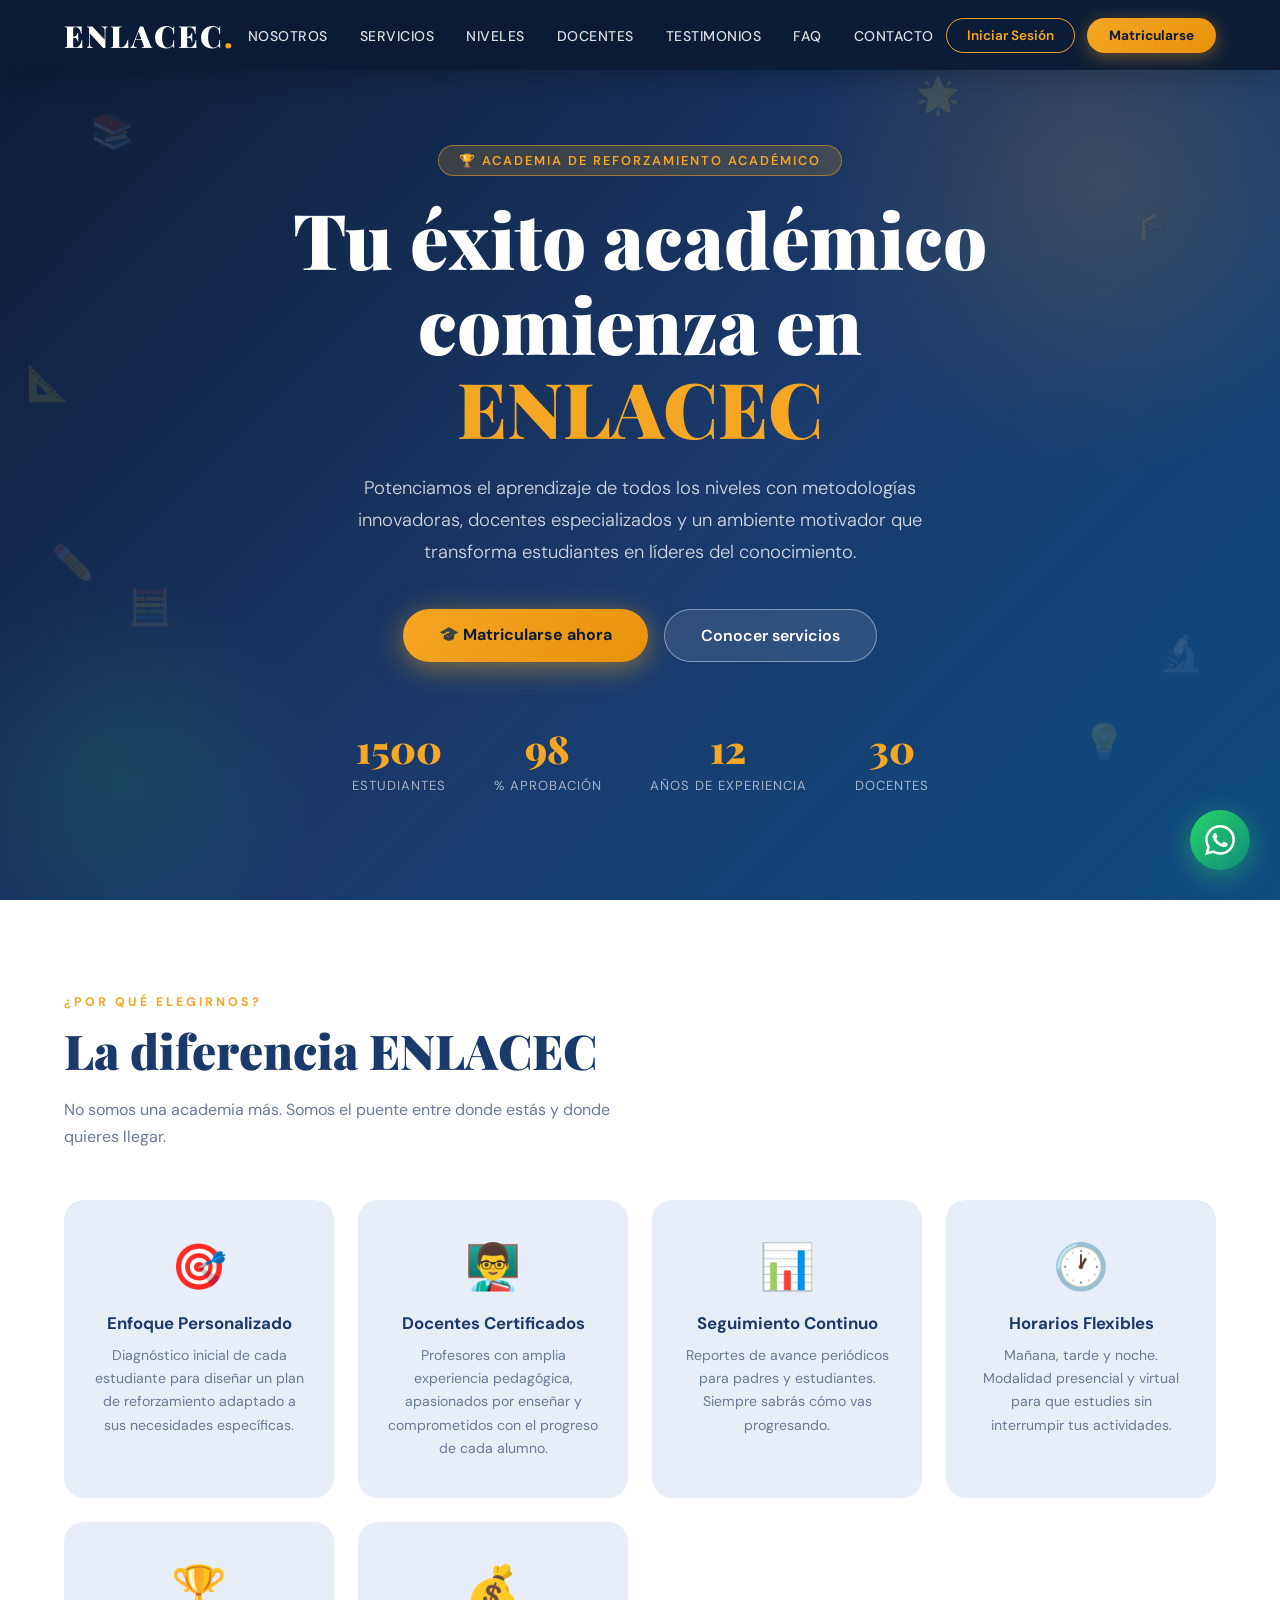
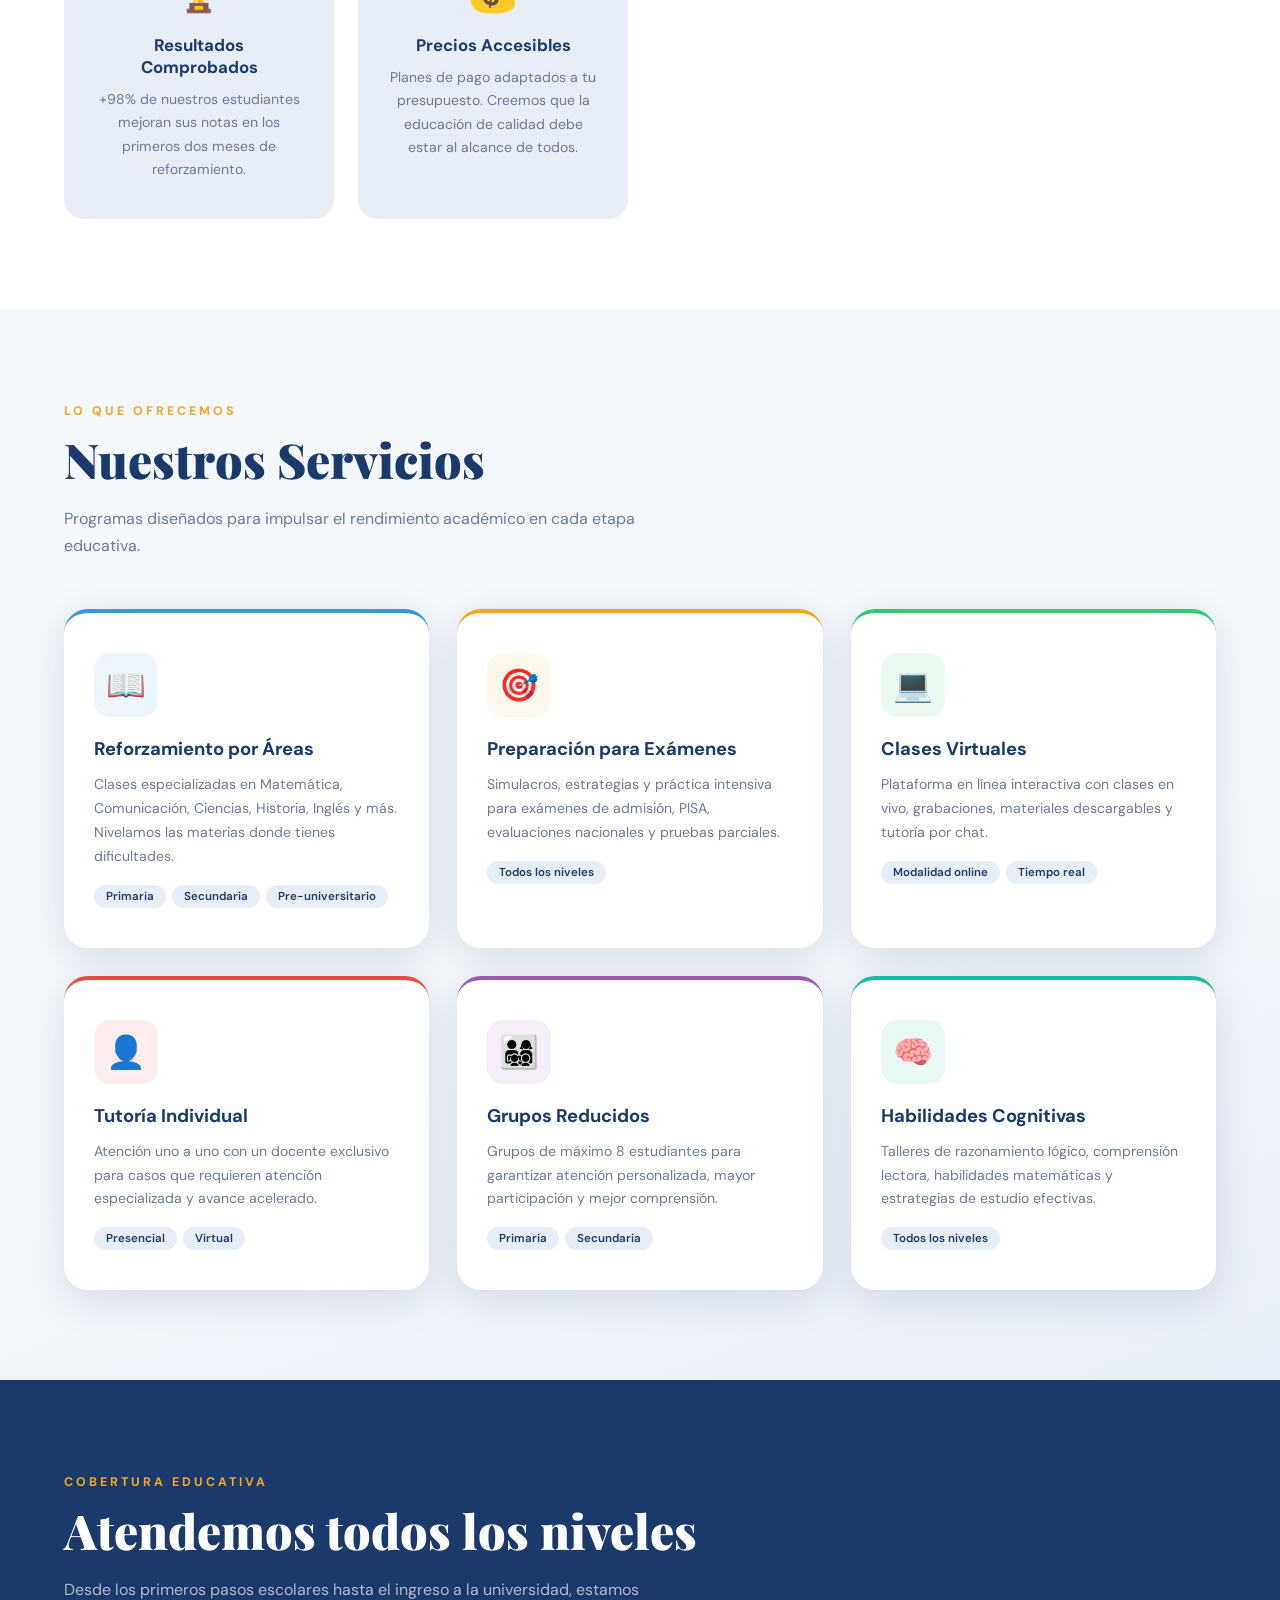
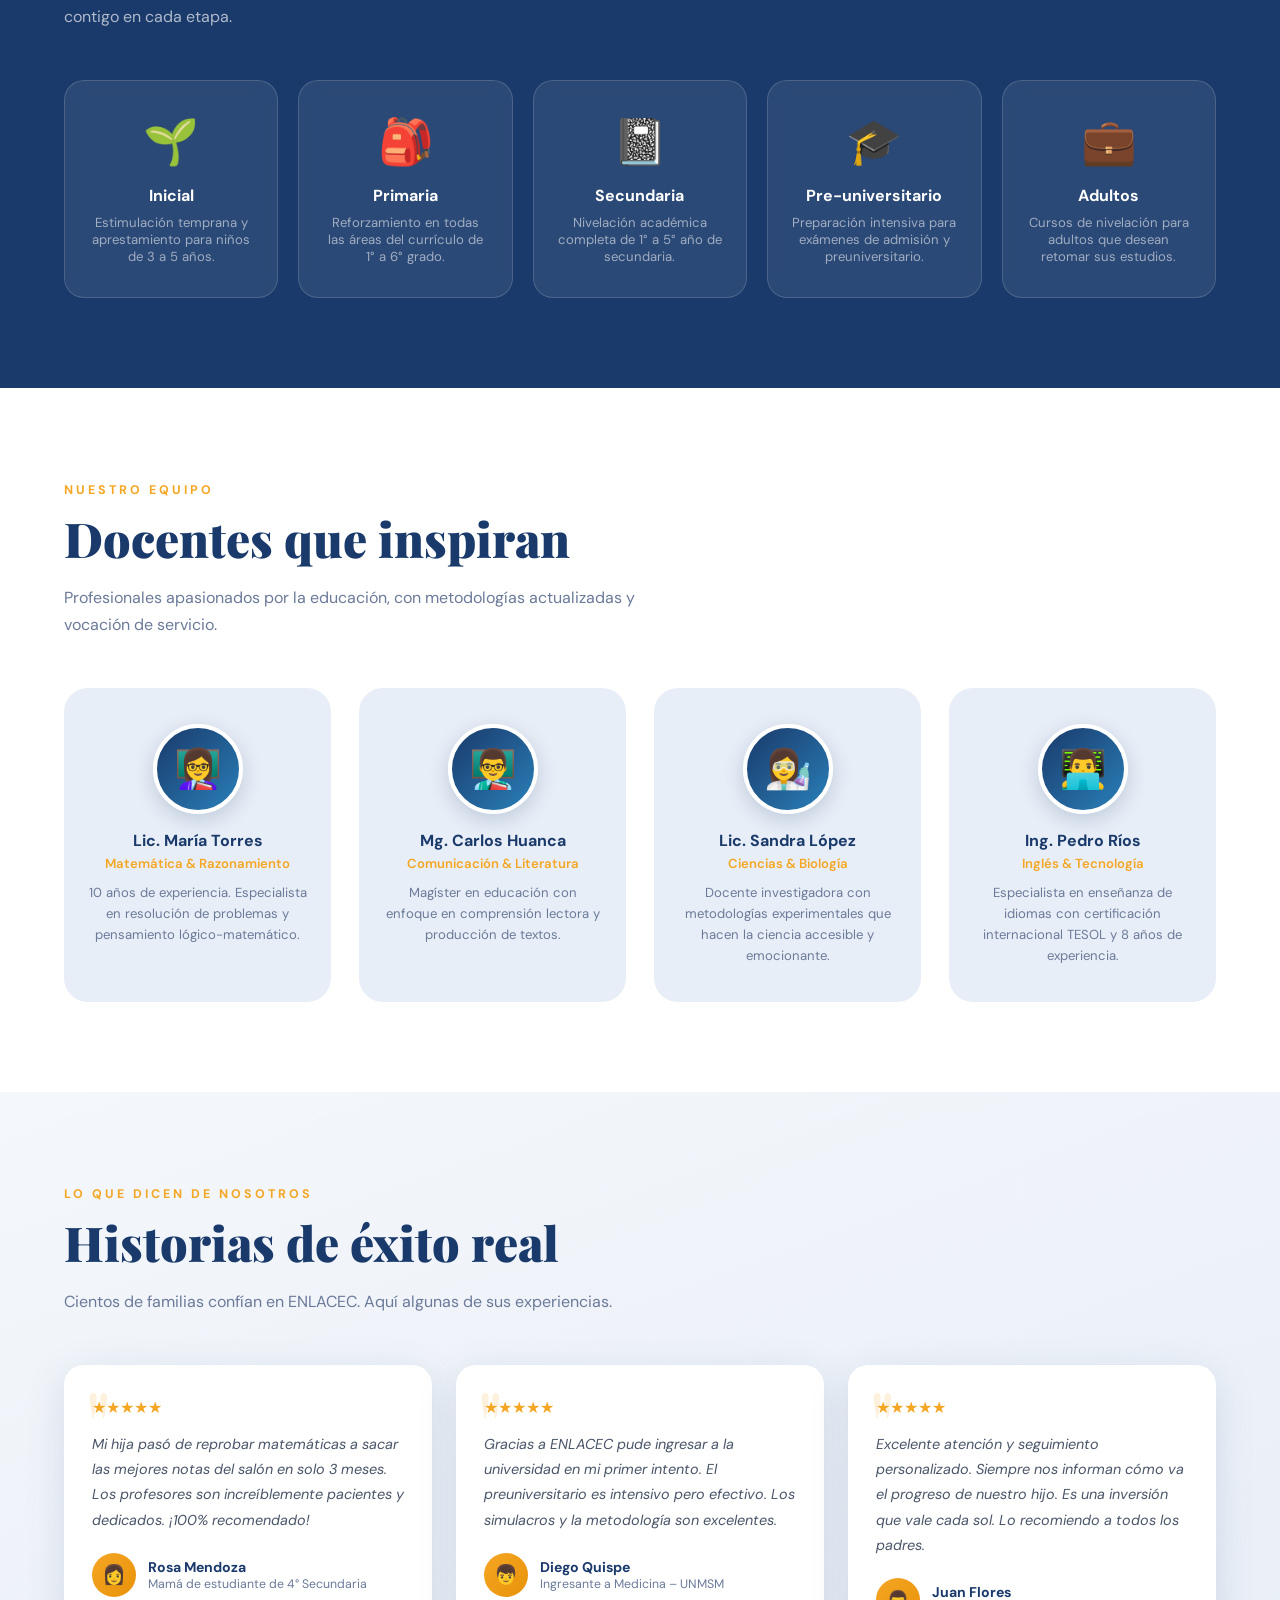
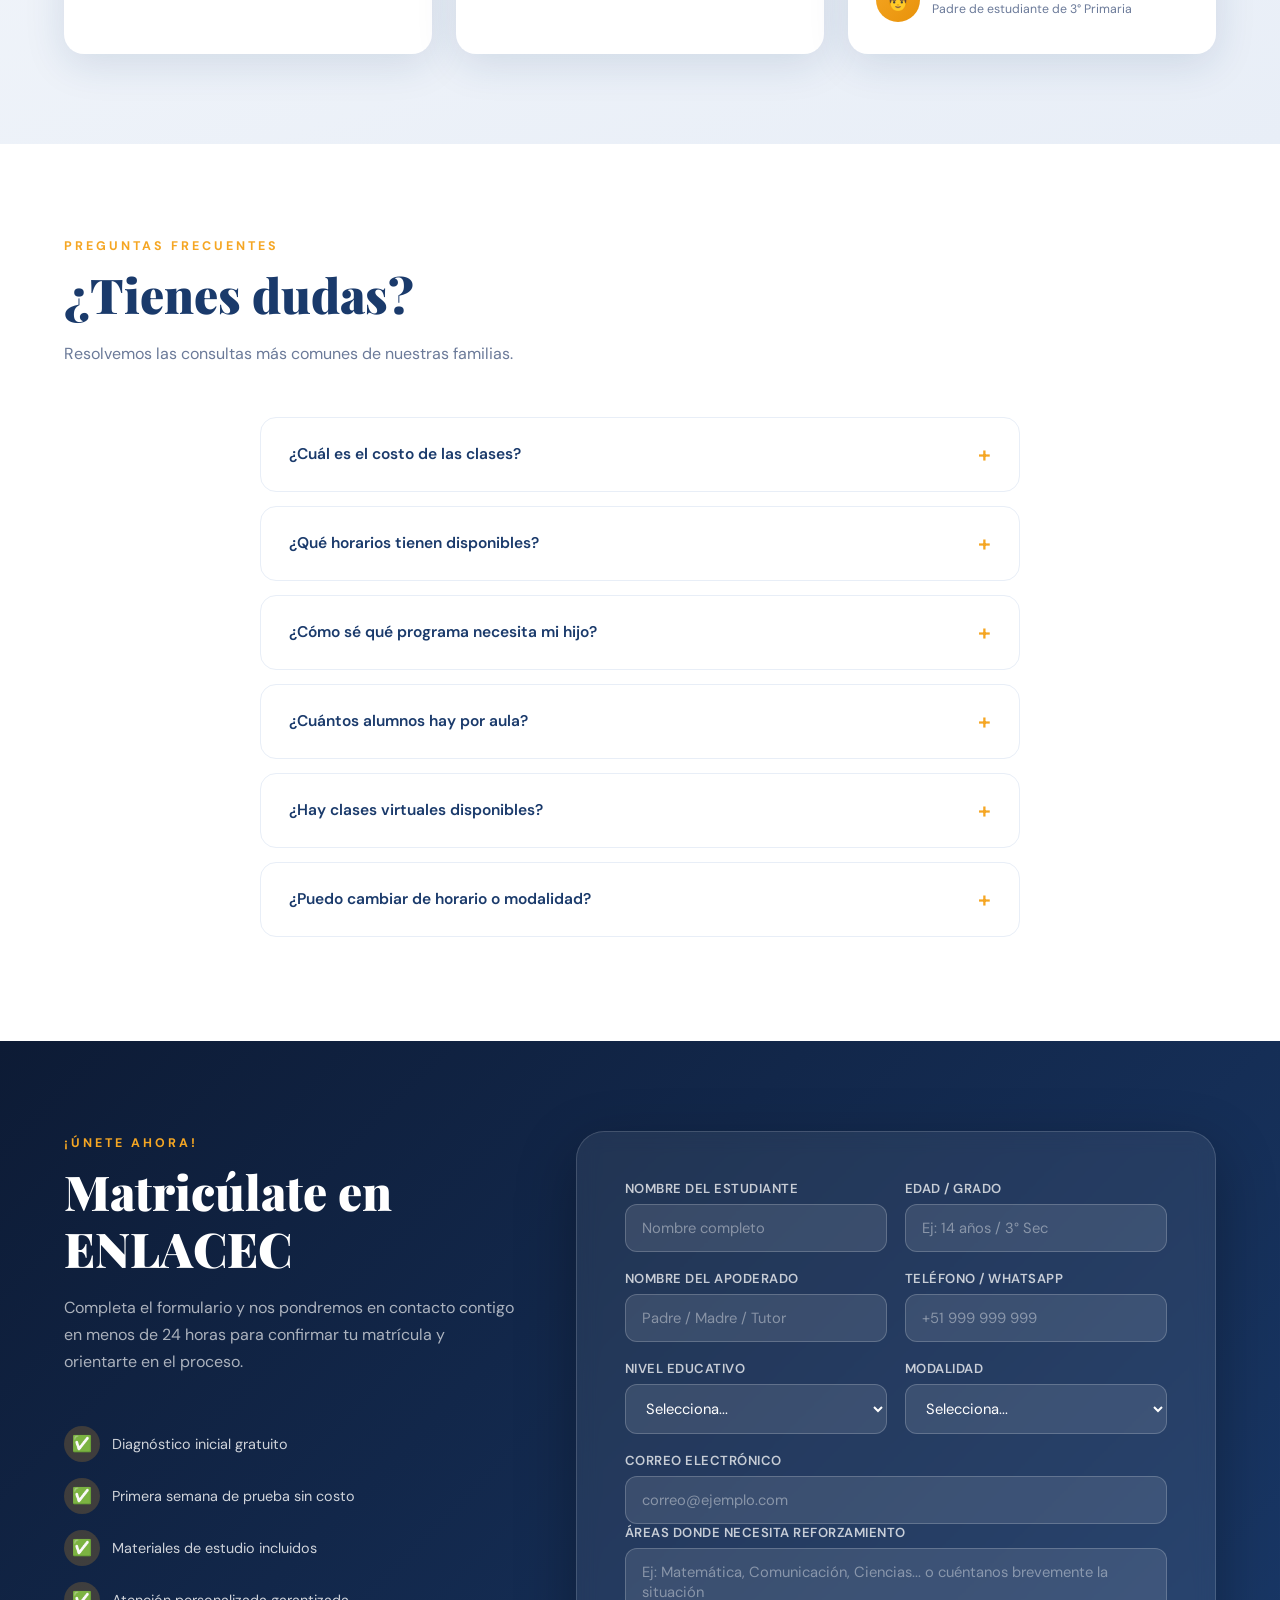
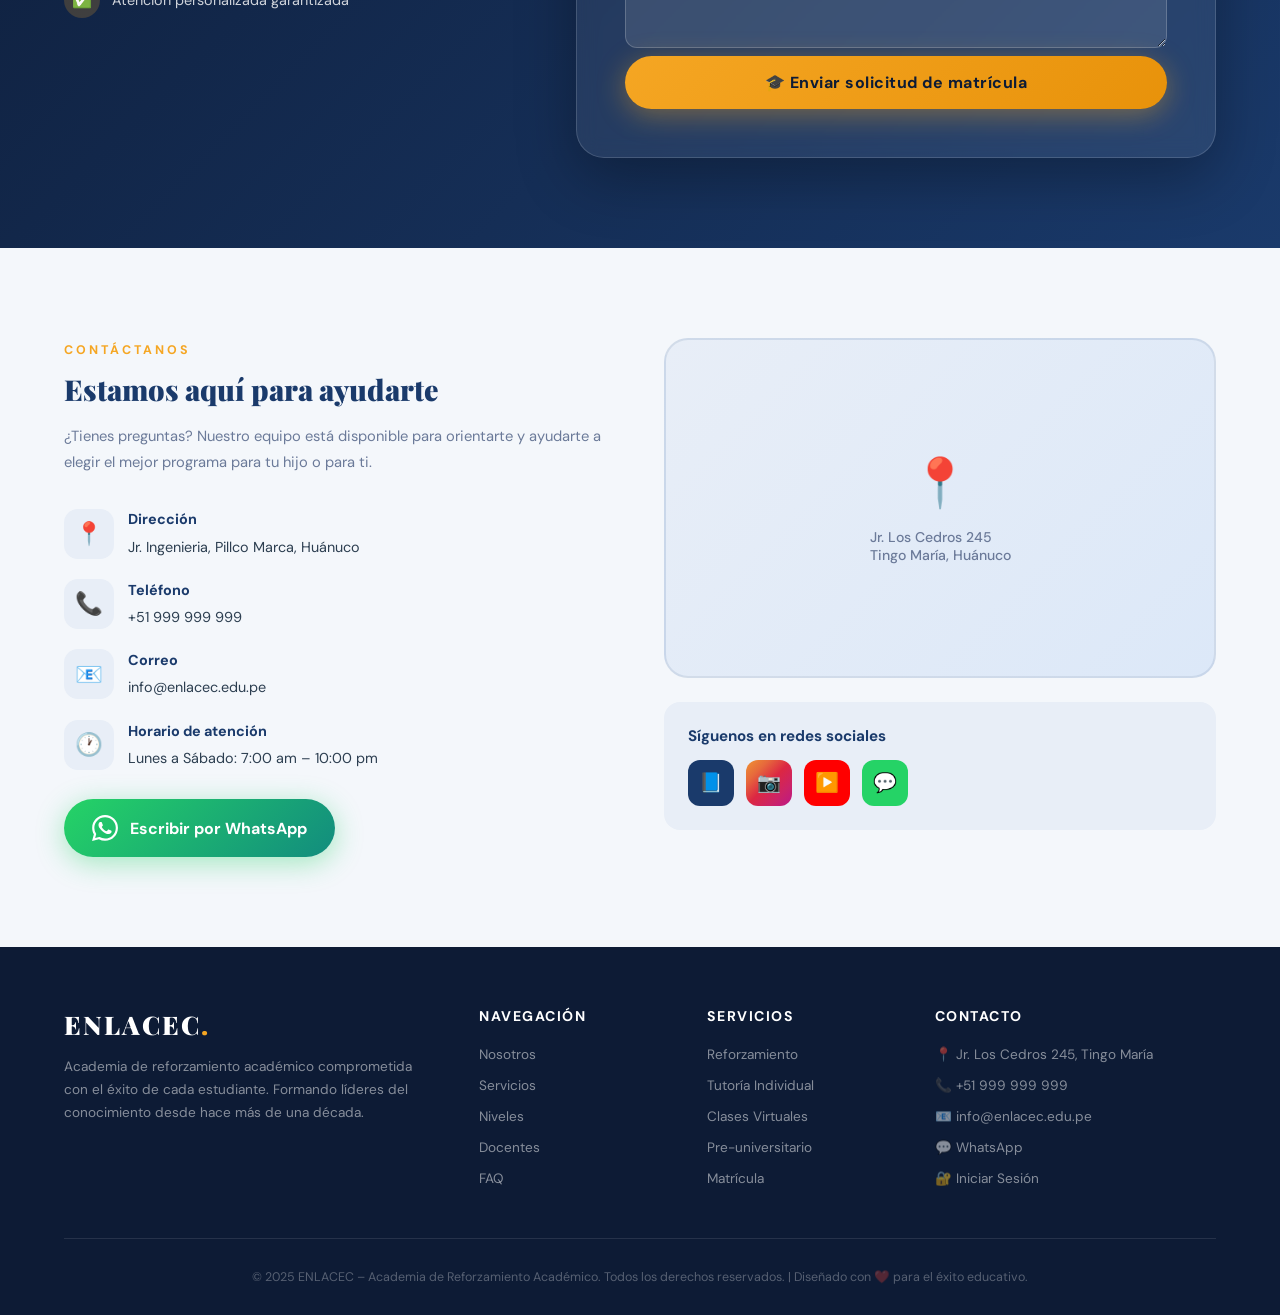
==== commit 583c0244: "Update address in contact information" ====
--- a/index.html
+++ b/index.html
@@ -991,7 +991,7 @@
       <div class="contact-item">
         <div class="contact-icon">📍</div>
         <div>
-          <p><strong>Dirección</strong>Jr. Los Cedros 245, Tingo María, Huánuco</p>
+          <p><strong>Dirección</strong>Jr. Ingenieria, Pillco Marca, Huánuco</p>
         </div>
       </div>
       <div class="contact-item">
